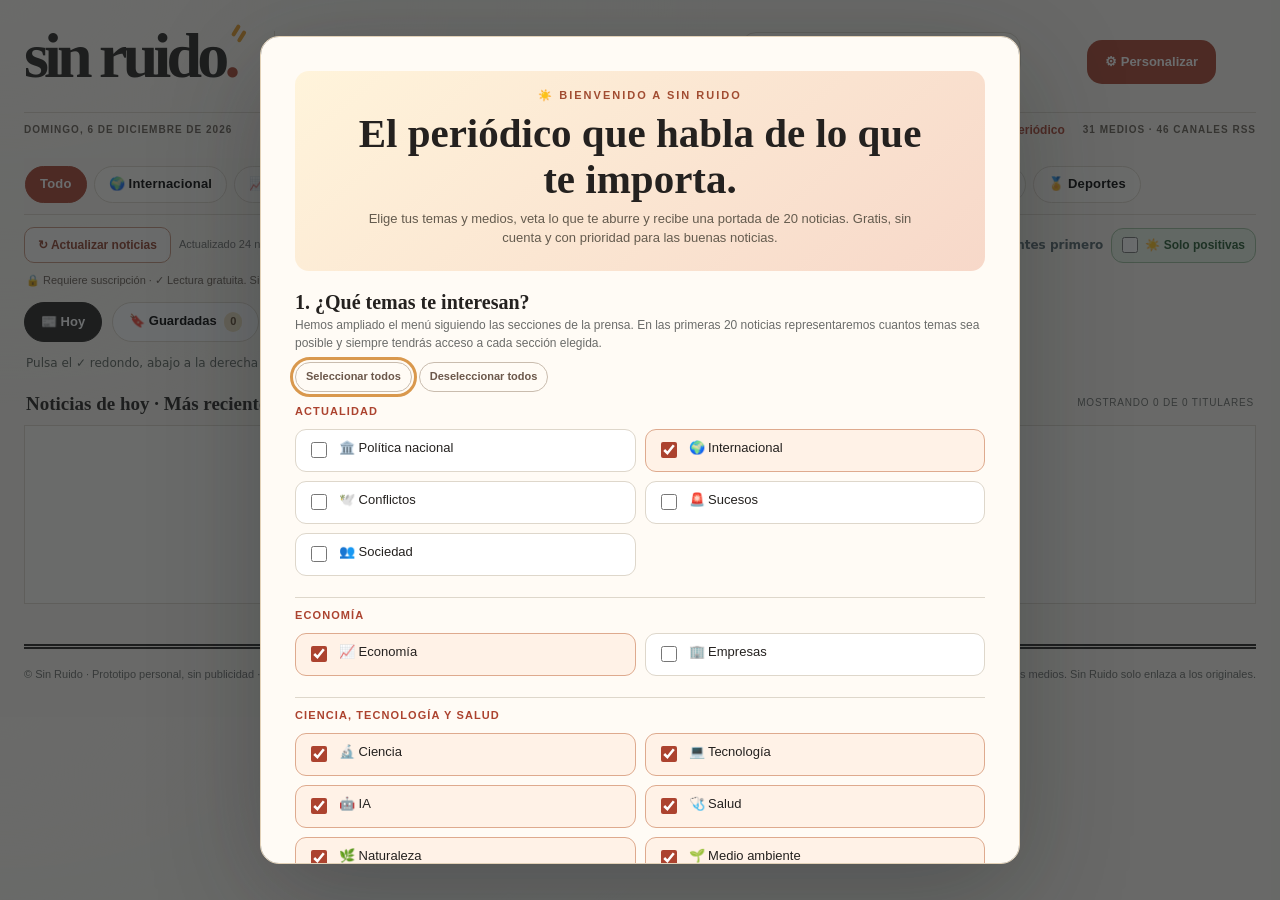
==== docs/index.html @ f54f93ab "Eliminar botón antiguo y cierre sobrante en Última hora; mantener tarjetas correctamente anidadas" ====
<!doctype html>
<html lang="es">
<head>
<meta charset="utf-8">
<meta name="viewport" content="width=device-width, initial-scale=1">
<meta name="theme-color" content="#f7f4ef">
<meta name="apple-mobile-web-app-capable" content="yes">
<meta name="apple-mobile-web-app-status-bar-style" content="default">
<meta name="apple-mobile-web-app-title" content="Sin Ruido">
<meta name="application-name" content="Sin Ruido">
<link rel="icon" type="image/svg+xml" href="./icon.svg?v=sr-20261123">
<link rel="apple-touch-icon" sizes="180x180" href="./apple-touch-icon.png?v=sr-20261123">
<link rel="manifest" href="./manifest.webmanifest?v=sr-20261123">
<meta property="og:type" content="website">
<meta property="og:site_name" content="Sin Ruido">
<meta property="og:title" content="Sin Ruido · Tu periódico personal">
<meta property="og:description" content="Tu periódico personal: elige medios y temas, descubre la última hora y marca las noticias ya vistas. Gratis y sin registro.">
<meta property="og:url" content="https://dalonsoss-create.github.io/sin-ruido/">
<meta property="og:image" content="https://dalonsoss-create.github.io/sin-ruido/icon-512.png?v=sr-20261123">
<meta property="og:image:type" content="image/png">
<meta property="og:image:width" content="512">
<meta property="og:image:height" content="512">
<meta property="og:image:alt" content="Icono de Sin Ruido: SR en blanco sobre negro con punto naranja">
<meta name="twitter:card" content="summary">
<meta name="description" content="Sin Ruido: tu periódico personal de titulares, sin temas que no te interesan.">
<title>Sin Ruido — Tu periódico, tus reglas</title>
<style>
:root{--paper:#f7f4ed;--white:#fffdfa;--ink:#181c20;--muted:#6b6c6a;--line:#d8d2c6;--red:#a03525;--red-deep:#77291f;--cream:#efe8da;--sans:ui-sans-serif,-apple-system,BlinkMacSystemFont,"Segoe UI",Arial,sans-serif;--serif:Georgia,"Times New Roman",serif}
*{box-sizing:border-box}body{margin:0;background:var(--paper);color:var(--ink);font-family:var(--sans);line-height:1.45}button,input,select{font:inherit}button{cursor:pointer}a{color:inherit;text-decoration:none}button:focus-visible,a:focus-visible,input:focus-visible,select:focus-visible{outline:3px solid #d9984d;outline-offset:2px}button:disabled{cursor:not-allowed;opacity:.5}.container{width:min(1240px,calc(100% - 40px));margin:auto}
.ribbon{background:var(--ink);color:#f4eee2;font-size:11px;letter-spacing:1.8px;text-transform:uppercase}.ribbon .container{display:flex;align-items:center;justify-content:space-between;padding:9px 0;gap:12px}.ribbon button{border:1px solid #756e65;background:transparent;border-radius:3px;color:#fff;padding:5px 10px;font-size:11px;letter-spacing:.5px}
.masthead{text-align:center;padding:25px 0 17px;border-bottom:5px double var(--ink)}.masthead .overline{color:var(--red);font-weight:800;letter-spacing:4px;text-transform:uppercase;font-size:10px}.logo{font-family:var(--serif);font-weight:800;font-size:clamp(52px,9vw,106px);letter-spacing:-5px;line-height:1.06;margin:3px 0 0}.logo span{color:var(--red)}.tagline{font-size:12px;letter-spacing:1px;text-transform:uppercase;margin-top:8px;color:#5e5d59}.subline{display:flex;justify-content:space-between;gap:12px;border-bottom:1px solid var(--ink);padding:9px 0;font-size:11px;font-weight:650;text-transform:uppercase;letter-spacing:1px}.subline .mid{color:var(--red)}
.main{display:grid;grid-template-columns:273px minmax(0,1fr);gap:28px;margin-top:24px;align-items:start}.settings{background:var(--white);border:1px solid var(--line);padding:19px 18px 17px;position:sticky;top:12px;max-height:calc(100vh - 24px);overflow:auto;scrollbar-color:#c4bbb0 transparent}.settings h2,.settings h3{font-family:var(--serif);margin:0}.settings h2{font-size:25px}.settings .side-note{font-size:11px;color:var(--muted);margin:4px 0 14px}.rule{border:0;border-top:1px solid var(--line);margin:15px 0}.section-heading{display:flex;justify-content:space-between;align-items:baseline;margin:16px 0 9px}.section-heading h3{font-size:19px}.section-heading small{font-size:10px;color:var(--muted)}.checkline{display:flex;gap:9px;align-items:center;padding:6px 0;font-size:12px;cursor:pointer}.checkline input{margin:0;accent-color:var(--red);width:16px;height:16px;flex-shrink:0}.checkline .label-text{flex:1}.priority{font-size:10px;color:#8a8277}.chipwrap{display:flex;gap:6px;flex-wrap:wrap;margin:11px 0}.chip{display:inline-flex;align-items:center;gap:5px;font-size:11px;background:var(--cream);padding:6px 8px;border-radius:3px}.chip button{border:0;background:transparent;color:var(--red);font-size:15px;line-height:1;padding:0}.inline-form{display:flex;gap:6px}.inline-form input{width:100%;min-width:0;padding:9px;border:1px solid var(--line);border-radius:3px;background:white;font-size:12px}.smallbtn{border:0;border-radius:3px;padding:9px 10px;background:var(--ink);color:white;font-size:11px;font-weight:750;white-space:nowrap}.muted-note{font-size:11px;line-height:1.55;color:var(--muted)}.sources-list{margin-top:7px}.source-line{display:flex;align-items:center;gap:7px;padding:7px 0;border-bottom:1px dashed #ded9d0}.source-line label{flex:1;display:flex;align-items:center;gap:8px;cursor:pointer;font-size:12px}.source-line input{accent-color:var(--red);width:15px;height:15px;flex-shrink:0}.source-line small{display:block;color:var(--muted);font-size:10px}.source-line .status{font-size:9px;color:#456b4f;white-space:nowrap}.source-line .status.fail{color:#a2513f}
.publisher-entry{border-bottom:1px solid var(--line);padding:7px 0}
.publisher-row{display:flex;gap:8px;align-items:center}
.publisher-row label{display:flex;align-items:center;gap:8px;cursor:pointer;flex:1;min-width:0;font-size:13px;font-weight:750}
.publisher-row label input{accent-color:var(--red);width:17px;height:17px;flex-shrink:0}
.publisher-row small{display:block;font-size:10px;color:var(--muted);font-weight:400}
.publisher-details{padding:4px 0 2px 25px}
.publisher-details summary{font-size:11px;color:var(--red);cursor:pointer;padding:4px 0}
.publisher-details .source-line{padding:6px 0}
.publisher-details .source-line label{font-size:11px}
.publisher-details .source-line small{font-size:10px}
.publisher-details .rss-link{white-space:nowrap}
.publisher-stat{font-size:10px;color:#507c50;white-space:nowrap}
.publisher-stat.fail{color:#a2513f}.rss-link{font-size:9px;color:var(--red);font-weight:800;white-space:nowrap}.pending{border:1px dashed #cbbda5;padding:8px;margin:7px 0;font-size:11px;overflow-wrap:anywhere}.pending strong{display:block}.pending .actions{display:flex;gap:6px;margin-top:7px}.pending button{font-size:10px;padding:6px 7px;border:1px solid var(--line);background:#fff}.source-add{display:grid;gap:7px}.source-add input{width:100%;padding:9px;border:1px solid var(--line);border-radius:3px;font-size:12px}.source-add button{background:var(--red);color:#fff;border:0;padding:9px;font-weight:800;border-radius:3px;font-size:12px}.toast{min-height:1em;font-size:11px;color:var(--red);margin-top:6px}.reset{font-size:11px;border:1px solid var(--line);padding:8px 10px;background:transparent;color:#5e5d58;border-radius:3px;margin-top:10px}
.editorial{min-width:0}.eyebrow{font-size:10px;letter-spacing:2px;text-transform:uppercase;color:var(--red);font-weight:800}.deskhead{display:flex;justify-content:space-between;align-items:end;gap:10px;margin:3px 0 16px}.deskhead h1{font-family:var(--serif);font-size:clamp(28px,4vw,42px);margin:0;font-weight:800;line-height:1.1}.deskhead p{font-size:12px;color:var(--muted);margin:5px 0 0}.mobile-button{display:none;border:1px solid var(--ink);padding:8px 10px;background:var(--paper);font-size:12px;font-weight:800}.toolbar{display:flex;gap:8px;align-items:center;margin:17px 0 12px}.toolbar input{flex:1;min-width:0;background:var(--white);border:1px solid var(--line);padding:10px 12px;border-radius:3px;font-size:12px}.toolbar select{background:var(--white);border:1px solid var(--line);padding:10px;border-radius:3px;font-size:12px}.positive-switch{display:inline-flex;align-items:center;gap:7px;background:#e7f3e6;color:#24572e;border:1px solid #9fbf9e;border-radius:4px;padding:8px 10px;white-space:nowrap;cursor:pointer;font-weight:800;font-size:12px}.positive-switch input{accent-color:#30763f;width:16px;height:16px;margin:0}.mood-star{font-weight:900;color:#397745;background:#e9f4e8;border-radius:3px;padding:2px 5px;font-size:10px;white-space:nowrap}.positive-explainer{font-size:12px;color:#56644e;background:#edf4e7;border-left:3px solid #7baf78;padding:9px 12px;margin:8px 0 14px}.topics{display:flex;flex-wrap:wrap;gap:6px;margin:9px 0 18px}.topic-button{font-size:11px;font-weight:700;letter-spacing:.2px;background:transparent;border:1px solid var(--line);padding:7px 10px;border-radius:2px}.topic-button.active{background:var(--ink);color:white;border-color:var(--ink)}
.sectionbar{display:flex;align-items:center;justify-content:space-between;gap:12px;padding:10px 0 8px;border-top:3px solid var(--ink);border-bottom:1px solid var(--line);margin-bottom:14px}.sectionbar h2{font-family:var(--serif);font-size:21px;margin:0}.sectionbar span{font-size:10px;color:var(--muted);text-transform:uppercase;letter-spacing:.8px}.feature-grid{display:grid;grid-template-columns:1.45fr 1fr;gap:19px;margin-bottom:24px}.lead{padding-right:18px;border-right:1px solid var(--line)}.visual{position:relative;overflow:hidden;background:linear-gradient(135deg,#d5dfe2,#bccad3);color:#fff;aspect-ratio:16/9;display:flex;align-items:center;justify-content:center}.visual.t-technology{background:linear-gradient(145deg,#293c4a,#628b9d)}.visual.t-health{background:linear-gradient(145deg,#49656e,#a6bcbc)}.visual.t-economy{background:linear-gradient(145deg,#565146,#ac9470)}.visual.t-nature{background:linear-gradient(145deg,#37584c,#85aa79)}.visual.t-international{background:linear-gradient(145deg,#344366,#8795b5)}.visual.t-sports{background:linear-gradient(145deg,#555956,#879493)}.visual.t-science{background:linear-gradient(145deg,#263d52,#8297a9)}.visual img{width:100%;height:100%;object-fit:cover;position:absolute;inset:0}.visual .symbol{font-family:var(--serif);font-size:clamp(64px,9vw,130px);font-weight:800;opacity:.20;letter-spacing:-8px}.visual .photo-caption{position:absolute;bottom:10px;left:12px;color:#fff;font-size:10px;text-shadow:0 1px 6px #333}.visual.small{aspect-ratio:5/3}.visual.small .symbol{font-size:64px}.kicker{display:flex;align-items:center;gap:7px;margin:13px 0 5px;font-size:10px;color:var(--red);font-weight:900;text-transform:uppercase;letter-spacing:1px}.kicker .dot{font-size:9px;color:var(--muted);font-weight:400}.lead h3{font-family:var(--serif);font-size:clamp(26px,3vw,38px);line-height:1.13;letter-spacing:-.8px;margin:6px 0 10px}.feature-side{display:grid;gap:16px}.secondary{padding-bottom:14px;border-bottom:1px solid var(--line)}.secondary:last-child{border-bottom:0;padding-bottom:0}.secondary h3{font-family:var(--serif);font-size:21px;line-height:1.2;letter-spacing:-.2px;margin:4px 0 9px}.headline-link:hover{text-decoration:underline;text-decoration-color:var(--red);text-decoration-thickness:2px;text-underline-offset:3px}.foot-actions{display:flex;justify-content:space-between;gap:8px;align-items:center;margin-top:9px}.read{font-size:11px;font-weight:800;color:var(--red)}.hide{border:0;background:transparent;padding:2px;color:var(--muted);font-size:11px}.hide:hover{color:var(--red)}.news-list{display:grid;grid-template-columns:1fr 1fr;gap:0 20px}.news-item{display:flex;gap:12px;border-bottom:1px solid var(--line);padding:17px 0;min-width:0}.news-item .list-visual{width:112px;flex-shrink:0;align-self:flex-start}.news-item .copy{min-width:0;flex:1}.news-item h3{font-family:var(--serif);font-size:19px;line-height:1.22;margin:5px 0 8px}.news-item .kicker{margin:0 0 2px;font-size:9px}.notice{border:1px solid #cebba0;background:#fff9ed;padding:11px 12px;color:#785e3f;font-size:12px;margin-bottom:12px}.empty{padding:60px 20px;text-align:center;border:1px solid var(--line);background:var(--white);font-family:var(--serif);font-size:23px}.empty small{display:block;font:12px var(--sans);margin-top:10px;color:var(--muted)}.bottom{border-top:5px double var(--ink);margin:40px auto 0;padding:18px 0 34px;display:flex;justify-content:space-between;gap:12px;color:var(--muted);font-size:11px}
@media(max-width:1050px){.news-list{grid-template-columns:1fr}.main{grid-template-columns:246px 1fr;gap:20px}.feature-grid{gap:13px}.lead{padding-right:13px}}
@media(max-width:760px){.container{width:min(100% - 24px,700px)}.ribbon{font-size:9px;letter-spacing:.6px}.ribbon .container{padding:7px 0}.masthead{padding:16px 0}.logo{font-size:clamp(53px,13vw,84px);letter-spacing:-4px}.subline{font-size:9px;gap:5px}.subline .mid{display:none}.main{display:block;margin-top:18px}.settings{display:none;position:relative;max-height:none;margin-bottom:20px}.settings.show{display:block}.mobile-button{display:inline-block}.feature-grid{grid-template-columns:1fr;gap:10px}.lead{padding:0;border-right:0;border-bottom:1px solid var(--line);padding-bottom:18px}.feature-side{grid-template-columns:1fr 1fr;gap:12px}.feature-side .visual{aspect-ratio:5/3}.secondary h3{font-size:18px}.deskhead h1{font-size:29px}.bottom{display:block}.news-list{grid-template-columns:1fr}.news-item .list-visual{width:100px}}
@media(max-width:430px){.feature-side{grid-template-columns:1fr}.feature-side .visual{display:none}.news-item .list-visual{width:87px}.news-item h3{font-size:17px}.toolbar{gap:5px;flex-wrap:wrap}.toolbar input[type="search"]{flex-basis:100%}.toolbar select{flex:1;max-width:none;padding:10px 4px}.positive-switch{flex:1;justify-content:center}.logo{font-size:53px}.tagline{font-size:10px}}
.pay-trigger{font-size:10px;font-weight:800;border:1px solid #c9bba8;background:var(--white);border-radius:3px;color:#6e3b26;padding:5px 7px;text-align:left}.pay-trigger:hover{border-color:var(--red);color:var(--red)}.pay-dialog{border:1px solid #c4b6a3;border-radius:6px;max-width:min(92vw,500px);width:100%;padding:25px 27px;background:var(--white);color:var(--ink);box-shadow:0 20px 90px #0005}.pay-dialog::backdrop{background:#1a1a1a99}.pay-top{font-size:10px;color:var(--red);text-transform:uppercase;font-weight:900;letter-spacing:1.5px}.pay-dialog h2{font-family:var(--serif);font-size:29px;margin:7px 0 4px;line-height:1.2}.pay-price{font-family:var(--serif);font-weight:800;font-size:36px;color:var(--red-deep);margin:13px 0 4px}.pay-notes{font-size:13px;line-height:1.6;margin:9px 0;color:#4d4c49}.pay-caveat{font-size:11px;color:var(--muted);line-height:1.5;margin:13px 0}.pay-links{display:flex;align-items:center;gap:9px;flex-wrap:wrap;margin-top:17px}.pay-subscribe{display:inline-block;background:var(--red);color:white;font-size:13px;font-weight:800;padding:11px 14px;border-radius:3px}.pay-check{font-size:12px;text-decoration:underline;color:var(--muted)}.pay-close{position:absolute;right:12px;top:9px;border:0;background:none;color:var(--muted);font-size:27px;line-height:1}.foot-actions{flex-wrap:wrap}
.more-wrap{display:grid;justify-items:center;gap:7px;margin:24px 0 12px}.more-wrap[hidden]{display:none}.more-btn{font:800 14px var(--sans);border:1px solid var(--red);background:var(--red);color:#fff;border-radius:999px;padding:12px 24px;box-shadow:0 5px 18px #ab5a392b}.more-btn:hover{background:#8d3726}.more-btn:focus-visible{outline:3px solid #e9a569}.more-counter{font-size:12px;color:var(--muted)}
.learning-box{background:#f2f7ef;border:1px solid #cbd9c4;border-radius:9px;padding:12px;margin-top:10px}.learning-box p{font-size:12px;color:#50624d;margin:5px 0}.learning-tags{display:flex;flex-wrap:wrap;gap:5px;margin-top:8px}.learning-tags span{font-size:11px;background:#dcebd7;color:#36583c;border-radius:999px;padding:4px 8px}.learning-erase{border:1px solid #aabbac;background:transparent;color:#36583c;border-radius:6px;padding:7px 9px;margin-top:9px;font-size:11px;font-weight:800}

/* Bienvenida de nuevos lectores y portadas con lectura reconocible */
.topics{position:sticky;top:0;z-index:5;padding:11px 0;background:var(--paper);border-bottom:1px solid var(--line);scroll-margin-top:15px}
.topic-button .count{display:inline-block;margin-left:4px;font-size:10px;opacity:.7}
.story.seen{border-color:#b8bec6}
.story.seen .headline-link{color:#757a84}
.story.seen .headline-link:hover{color:var(--red)}
.seen-pill{display:inline-flex;align-items:center;background:#e1e8e9;color:#465b61;border-radius:20px;padding:3px 8px;font-size:10px;font-weight:800;letter-spacing:.15px;white-space:nowrap}
.setup-again{display:block;margin:10px 0 12px;border:1px solid var(--red);background:#fff;color:var(--red);border-radius:9px;padding:10px 12px;font-size:12px;font-weight:800;width:100%}
.welcome-dialog{width:min(760px,94vw);max-height:min(92vh,880px);overflow:auto;padding:0;border:1px solid #e2d1b7;border-radius:19px;background:var(--white);box-shadow:0 28px 110px #1b1d204d;color:var(--ink)}
.welcome-dialog::backdrop{background:rgba(27,30,32,.65)}
.welcome-inner{padding:clamp(19px,4vw,34px)}
.welcome-head{text-align:center;background:linear-gradient(140deg,#fff4db,#f7d8c9);border-radius:14px;padding:17px 17px 19px;margin-bottom:20px}
.welcome-head .eyebrow{letter-spacing:2px;font-size:11px;font-weight:900;color:#a14c31}
.welcome-head h2{font:800 clamp(27px,5vw,41px)/1.12 Georgia,serif;margin:7px auto;max-width:570px}
.welcome-head p{font-size:13px;color:#645b4e;margin:5px auto;max-width:550px}
.welcome-step{margin:20px 0 10px}
.welcome-step h3{font:800 20px Georgia,serif;margin:0}
.welcome-step p{color:var(--muted);font-size:12px;margin:3px 0 10px}
.welcome-options{display:grid;grid-template-columns:repeat(2,minmax(0,1fr));gap:9px}
.welcome-option{display:flex;gap:9px;align-items:flex-start;padding:10px 11px;border:1px solid var(--line);background:#fff;border-radius:11px;font-size:13px;line-height:1.3;cursor:pointer}
.welcome-option:has(input:checked){background:#fff2e7;border-color:#deaa8e}
.welcome-option input{margin-top:2px;accent-color:var(--red);width:16px;height:16px;flex-shrink:0}
.welcome-option small{display:block;color:var(--muted);font-size:10px;margin-top:1px}
.welcome-veto{width:100%;min-height:76px;border:1px solid #d8cab7;border-radius:11px;padding:12px;background:#fff;font:13px var(--sans);resize:vertical}
.welcome-suggestions{display:flex;flex-wrap:wrap;gap:7px;margin-top:9px}
.welcome-suggestions button{border:1px solid #dbbdab;background:#fff5ec;border-radius:20px;padding:6px 10px;font-size:11px;color:#7d412f}
.welcome-actions{display:flex;align-items:center;gap:12px;flex-wrap:wrap;margin-top:23px;padding-top:16px;border-top:1px solid var(--line)}
.welcome-submit{border:0;border-radius:13px;background:var(--red);color:#fff;font-size:15px;padding:13px 19px;font-weight:850}
.welcome-skip{border:0;background:transparent;color:#666;font-size:12px;text-decoration:underline;padding:10px}
.welcome-errors{color:#aa3328;font-size:12px;font-weight:750}
@media(max-width:520px){.welcome-options{grid-template-columns:1fr}.welcome-inner{padding:15px}.welcome-head{padding:16px 12px}.welcome-head h2{font-size:28px}.topics{margin-top:0}}
.welcome-group-title{grid-column:1/-1;font-size:11px;letter-spacing:1.1px;text-transform:uppercase;font-weight:900;color:var(--red);margin:12px 0 0;padding-top:10px;border-top:1px solid var(--line)}
.welcome-group-title:first-child{padding-top:0;border-top:0;margin-top:2px}
.welcome-batch{display:flex;flex-wrap:wrap;gap:7px;margin-bottom:10px}
.welcome-batch button{background:transparent;border:1px solid #c9bcae;border-radius:20px;padding:6px 10px;font-size:11px;color:#6b574a;font-weight:800}
.interest-form{display:flex;flex-wrap:wrap;gap:7px;margin:8px 0}
.interest-form textarea{width:100%;min-height:87px;resize:vertical;background:#fff;border:1px solid #d6c6af;border-radius:10px;padding:10px 12px;font:13px var(--sans);line-height:1.5}
.interest-apply{border:0;border-radius:9px;padding:9px 12px;background:var(--red);color:#fff;font-size:12px;font-weight:850}
.interest-clear{border:1px solid #d7cbbb;background:#fff;color:#6c5745;border-radius:9px;padding:9px 11px;font-size:12px}
.interest-examples{display:flex;gap:6px;flex-wrap:wrap;margin:8px 0}
.interest-examples button{border:1px solid #c4d1dc;border-radius:25px;background:#edf4fa;color:#365771;font-weight:750;font-size:10px;padding:6px 9px}
.interest-summary{font-size:12px;line-height:1.4;color:#365a42;background:#e8f2e7;padding:9px 11px;border-radius:10px;margin:8px 0}
.interest-empty{font-size:12px;font-weight:600;color:#9b5831;margin:8px 0}

/* Edición de hoy, actualizar y biblioteca privada */
.toolbar{flex-wrap:wrap}.toolbar #updated{flex:1;min-width:160px}
.refresh-btn{background:#fffdf9;border:1px solid #c9957e;color:#903f2b;border-radius:10px;font:800 12px var(--sans);padding:10px 13px;white-space:nowrap}
.refresh-btn:hover{background:#fff2e9}
.refresh-btn:disabled{opacity:.55}
.refresh-btn.is-loading{background:#e8f2e8;color:#296b3b;border-color:#b4d2b9}
.pull-indicator{border-radius:12px;background:#e6eee6;padding:11px;text-align:center;font-size:12px;font-weight:850;color:#396c4e;margin-bottom:8px}
.pull-indicator{position:fixed;top:calc(env(safe-area-inset-top) + 18px);left:50%;transform:translateX(-50%);z-index:9999;max-width:92vw;min-width:240px;box-shadow:0 10px 32px #0003}
.pull-indicator[data-loading="1"]::before{content:"↻";display:inline-block;margin-right:8px;animation:sinruido-spin .8s linear infinite}
@keyframes sinruido-spin{to{transform:rotate(360deg)}}
.pull-indicator[hidden]{display:none}.topics[hidden]{display:none}.refresh-status{font-size:11px;color:#366543;font-weight:750;min-height:1em}.refresh-status:empty{display:none}
.collection-nav{display:flex;gap:10px;margin:13px 0;flex-wrap:wrap}
.collection-btn{font-weight:800;font-size:13px;border:1px solid var(--line);background:#fff;padding:9px 16px;border-radius:99px}
.collection-btn.selected{background:var(--ink);color:white;border-color:var(--ink)}
.story-actions-extras{display:flex;gap:7px;flex-wrap:wrap;align-items:center}
.story-whatsapp,.save-toggle{display:inline-flex;align-items:center;justify-content:center;padding:7px 10px;border-radius:99px;font-size:11px;font-weight:800;border:1px solid #c7c9c0;background:#fff;color:#4b554a}
.story-whatsapp{color:#267849;border-color:#a6c8ae;background:#e9f6ed}
.save-toggle.is-saved{background:#fff0cc;border-color:#e1c589;color:#7d5615}
.story-whatsapp:hover,.save-toggle:hover{filter:brightness(.96)}
#saved-count{display:inline-flex;align-items:center;justify-content:center;background:#f0e1c0;color:#5a4528;padding:2px 6px;border-radius:30px;margin-left:4px;font-size:11px}
.collection-btn.selected #saved-count{background:#d7b976}
@media(max-width:760px){.toolbar #updated{order:4;flex-basis:100%}.refresh-btn{flex:1}.story-actions-extras{width:100%}}

/* Panel de ajustes accesible desde escritorio y móvil. */
.personalizar{display:inline-flex;align-items:center;justify-content:center;gap:6px;margin:12px auto 0;padding:10px 17px;border-radius:999px;border:1px solid var(--red);background:var(--red);color:#fff;font-size:13px;font-weight:850}
.personalizar:hover{background:var(--red-deep)}
.main{display:block}
.settings{display:none;position:fixed;z-index:102;top:0;left:0;width:min(430px,96vw);height:100vh;height:100dvh;max-height:none;margin:0;overflow-y:auto;overscroll-behavior:contain;background:var(--white);box-shadow:15px 0 55px #0004;padding:20px 18px 30px}
.settings.show{display:block}
.settings-backdrop:not([hidden]){display:block;position:fixed;z-index:101;inset:0;background:#12191fc0}
.settings-panel-head{display:flex;align-items:center;justify-content:space-between;gap:12px;border-bottom:1px solid var(--line);padding-bottom:12px;margin-bottom:16px;font-size:12px}
.settings-close{border:1px solid var(--line);background:var(--cream);border-radius:8px;color:var(--ink);padding:7px 10px;font-size:12px;font-weight:800}
body.settings-open{overflow:hidden}
.source-suggestions{display:grid;gap:7px;margin-top:8px}
.source-suggestions button{background:#fff;color:var(--ink);border:1px solid var(--line);border-radius:8px;padding:10px;text-align:left;font-size:12px;font-weight:750}
.source-suggestions button:hover{border-color:var(--red);color:var(--red)}
.source-suggestions[hidden]{display:none}
@media(max-width:760px){.main{display:block}.settings{display:none;position:fixed;top:0;left:0;width:min(430px,96vw);height:100dvh;max-height:none;margin:0;z-index:102;overflow-y:auto}.settings.show{display:block}}

.source-remove{border:1px solid var(--line);border-radius:6px;background:transparent;color:var(--red);font-size:10px;padding:6px;white-space:nowrap}
.source-remove:hover{background:#fff0e7}

.sources-batch{display:flex;gap:7px;flex-wrap:wrap;margin:10px 0 9px}
.sources-batch button{border:1px solid var(--line);border-radius:8px;background:var(--cream);color:var(--ink);font-size:12px;font-weight:800;padding:9px 12px}
.sources-batch button:hover:not(:disabled){border-color:var(--red);color:var(--red)}
.sources-batch button:disabled{opacity:.45;cursor:default}

/* Fotos licenciadas: SVG de respaldo visible hasta que termine la carga. */
.article-photo{opacity:0;transition:opacity .22s ease}
.article-photo.ready{opacity:1}
.photo-credit{left:6px;right:auto;bottom:6px;max-width:calc(100% - 85px);overflow:hidden;text-overflow:ellipsis;white-space:nowrap}
.photo-license{position:absolute;right:6px;bottom:6px;z-index:4;padding:5px 7px;border-radius:6px;background:#1d1d1dd4;color:#fff!important;font:700 10px/1.2 ui-sans-serif,-apple-system,system-ui,sans-serif}
.photo-license:hover{background:#111}
.photo-option{font-weight:750}

/* Un acto voluntario: abrir el enlace nunca retira la noticia. */
.story{position:relative}
.review-toggle{position:absolute;z-index:18;top:16px;right:16px;left:auto;display:flex;align-items:center;justify-content:center;
  width:46px;height:46px;border-radius:50%;border:2px solid #fff;background:#25323bf0;color:#fff;
  box-shadow:0 3px 13px #0006;font:900 25px/1 ui-sans-serif,system-ui,sans-serif;cursor:pointer;
  transition:transform .12s ease,background .12s ease}
.review-toggle:hover,.review-toggle:focus-visible{transform:scale(1.08);background:#267d55}
.review-toggle:active{transform:scale(.91)}
.review-toggle.is-reviewed{background:#f4e5c9;color:#59452d;border-color:#765f46}
.review-toggle::after{content:"Ya vista";position:absolute;top:calc(100% + 5px);right:0;left:auto;white-space:nowrap;
  border-radius:7px;font:750 11px ui-sans-serif,system-ui,sans-serif;background:#243039;color:#fff;
  padding:4px 7px;opacity:0;pointer-events:none;transition:opacity .15s}
.review-toggle.is-reviewed::after{content:"Recuperar"}
.review-toggle:hover::after,.review-toggle:focus-visible::after{opacity:1}
.reviewed-hint{font:500 12px/1.45 ui-sans-serif,system-ui,sans-serif;color:#5b625c;margin:5px 0 12px;padding:0 2px}
.restore-reviewed-all{border:1px solid #c7baaa;border-radius:9px;padding:9px 13px;background:#fff8ed;color:#7a492b;
  font:800 12px ui-sans-serif,system-ui,sans-serif;margin:0 0 12px;cursor:pointer}
.restore-reviewed-all[hidden]{display:none}
#reviewed-count{display:inline-flex;align-items:center;justify-content:center;background:#e3ebdd;color:#325341;
  border-radius:20px;padding:2px 7px;font-size:11px}
.collection-btn.selected #reviewed-count{background:#d3e6d4;color:#294a37}
@media(max-width:760px){.review-toggle{top:14px;right:14px;left:auto;width:46px;height:46px}}

.mustread-wrap{position:relative;min-width:0}
.mustread-wrap .mustread-item{height:100%;padding-top:49px}
.mustread-wrap .mustread-review{top:9px;right:10px;left:auto;width:34px;height:34px;font-size:18px;box-shadow:0 2px 8px #0003}

/* Franja editorial: ninguna urgencia inventada; una noticia real de fuentes elegidas. */
.last-minute-panel{margin:0 0 15px;padding:13px 16px 14px;border:1px solid #e3c7aa;
  border-left:5px solid #aa4934;border-radius:12px;background:linear-gradient(100deg,#fff9ef,#fff4e4);
  box-shadow:0 3px 12px #36241b0b}
.last-minute-panel[hidden]{display:none}
.last-minute-head{display:flex;align-items:center;justify-content:space-between;flex-wrap:wrap;gap:6px 14px;margin-bottom:7px}
.last-minute-label{display:flex;align-items:center;gap:8px;font:900 12px/1.2 ui-sans-serif,system-ui,sans-serif;color:#7b3c28;text-transform:uppercase;letter-spacing:.4px}
.last-minute-label strong{font-size:13px;color:#69341e}
.last-minute-pulse{display:inline-block;flex:none;width:9px;height:9px;border-radius:50%;background:#b44e38}
#last-minute-kind{font-size:10px;font-weight:850;background:#efdfcb;padding:4px 7px;border-radius:20px}
.last-minute-edition{font:600 10px ui-sans-serif,system-ui,sans-serif;color:#7b685b}
.last-minute-body{display:flex;align-items:center;gap:12px;justify-content:space-between}
.last-minute-copy{min-width:0;flex:1}
.last-minute-link{display:block;font:bold clamp(17px,2.1vw,24px)/1.2 Georgia,serif;letter-spacing:-.02em;color:#28201d;text-decoration:none}
.last-minute-link:hover{text-decoration:underline;color:#9d3d2a}
.last-minute-source{display:block;margin-top:6px;font:600 11px ui-sans-serif,system-ui,sans-serif;color:#77675b}
.last-minute-reviewed{display:inline-flex;align-items:center;justify-content:center;flex:none;min-height:44px;
  border:1px solid #cbac8b;border-radius:24px;background:#fffaf2;color:#70482e;padding:10px 13px;
  font:800 12px ui-sans-serif,system-ui,sans-serif;white-space:nowrap}
.last-minute-reviewed:hover{background:#eef2e8;color:#2b6941}
@media(max-width:760px){
  .last-minute-panel{padding:12px;margin-bottom:12px}
  .last-minute-body{gap:8px;align-items:flex-end}
  .last-minute-link{font-size:18px}
  .last-minute-reviewed{min-height:46px;padding:9px 11px;font-size:11px}
  .last-minute-edition{font-size:10px}
}

/* Copia portátil y privada de preferencias: accesible desde el móvil. */
.backup-section h3{font-family:var(--serif);font-size:19px;margin:0 0 5px}
.backup-buttons{display:flex;flex-wrap:wrap;gap:8px;margin-top:10px}
.backup-buttons button{flex:1 1 150px;border:1px solid #bcb5a9;background:#fff9f0;color:#272521;
  font:800 12px ui-sans-serif,system-ui,sans-serif;padding:11px 10px;border-radius:9px;
  min-height:46px}
.backup-buttons button:first-child{background:#222a31;color:#fff;border-color:#222a31}
.backup-buttons button:hover{filter:brightness(.95)}
.backup-feedback{min-height:20px;font-weight:650;margin-top:9px}

.night-status{padding:13px 16px;margin:12px 0;border:1px solid #b4c6d4;border-left:4px solid #667d92;border-radius:10px;
  background:#f0f5f8;color:#283744;font:600 13px/1.55 ui-sans-serif,system-ui,sans-serif}
.night-status[hidden]{display:none}
@media(max-width:760px){.night-status{padding:12px;font-size:12px}}

/* Misma tarjeta editorial e ilustración para Lo último, Última hora y el resto. */
.latest-panel{margin:0 0 18px;padding:0;border:0;background:transparent;box-shadow:none}
.latest-panel[hidden]{display:none}
.latest-head{display:flex;justify-content:space-between;align-items:baseline;gap:10px;flex-wrap:wrap;
  margin:0 0 10px;padding:0 0 9px;border-bottom:2px solid #252a2c}
.latest-head h2{font:800 clamp(20px,2.5vw,27px)/1.15 Georgia,serif;letter-spacing:-.025em;margin:0}
.latest-head span{font:600 11px ui-sans-serif,system-ui,sans-serif;color:#6a655d}
.latest-list{display:grid;grid-template-columns:repeat(2,minmax(0,1fr));gap:12px;align-items:stretch}
.latest-list .story.hero{grid-column:1 / -1;margin:0}
.last-minute-body{display:block}
.last-minute-body .story{width:100%;margin:0}
@media(max-width:760px){
 .latest-panel{margin:0 0 15px}
 .latest-list{grid-template-columns:minmax(0,1fr)}
 .latest-list .story.hero{grid-column:auto}
 .latest-head h2{font-size:23px}
}
.order-info{font:750 12px ui-sans-serif,system-ui,sans-serif;color:#53646a;white-space:nowrap}
</style>
<link rel="stylesheet" href="./portada.css?v=panel-personalizar-20261123">
<!-- Corrección móvil crítica incluida en HTML para evitar CSS anterior guardado en Safari/PWA. -->
<style id="sinruido-mobile-header-fix">
@media (max-width:760px) {
  header.masthead {
    display:grid!important;
    grid-template-columns:minmax(0,1fr) max-content!important;
    grid-template-rows:auto auto!important;
    column-gap:10px!important;
    row-gap:12px!important;
    align-items:center!important;
    padding-top:16px!important;
  }
  header.masthead > .logo {
    grid-column:1/-1!important;
    grid-row:1!important;
    justify-self:center!important;
    font-size:clamp(42px,12vw,53px)!important;
    white-space:nowrap!important;
    max-width:100%!important;
    margin:0!important;
    line-height:1.08!important;
    position:relative!important;
    z-index:1!important;
  }
  header.masthead > .tagline {display:none!important}
  header.masthead > #search {
    grid-column:1!important;
    grid-row:2!important;
    min-width:0!important;
    width:100%!important;
    margin:0!important;
    font-size:16px!important;
  }
  header.masthead > #mobile-settings {
    grid-column:2!important;
    grid-row:2!important;
    justify-self:end!important;
    align-self:center!important;
    position:static!important;
    max-width:145px!important;
    min-width:0!important;
    padding:11px 12px!important;
    font-size:12px!important;
    line-height:1.2!important;
    border-radius:11px!important;
    transform:none!important;
    white-space:nowrap!important;
  }
}
</style>
<!-- Cloudflare Web Analytics -->
<script type='module' src='https://static.cloudflareinsights.com/beacon.min.js' data-cf-beacon='{"token": "d8aa2eb1e8e54201813200ca04d34642"}'></script>
<!-- End Cloudflare Web Analytics -->

<style id="sinruido-review-bottom-right-v3">
/* Botón ✓ dentro de la propia ilustración: siempre abajo a la derecha. */
.story .art{position:relative}
.story .art > button.review-toggle{
  position:absolute!important;
  right:12px!important;
  bottom:12px!important;
  top:auto!important;
  left:auto!important;
  display:flex!important;
  visibility:visible!important;
  opacity:1!important;
  pointer-events:auto!important;
  align-items:center!important;
  justify-content:center!important;
  width:46px!important;
  height:46px!important;
  z-index:25!important;
  border-radius:50%;
  -webkit-appearance:none;
  appearance:none;
  touch-action:manipulation;
}
.mustread-wrap > button.review-toggle{
  position:absolute!important;
  right:10px!important;
  bottom:10px!important;
  top:auto!important;
  left:auto!important;
  display:flex!important;
  visibility:visible!important;
  opacity:1!important;
  pointer-events:auto!important;
  align-items:center!important;
  justify-content:center!important;
  width:44px!important;
  height:44px!important;
  z-index:25!important;
  border-radius:50%;
  -webkit-appearance:none;
  appearance:none;
  touch-action:manipulation;
}
.mustread-wrap .mustread-item{padding-top:12px;padding-bottom:56px}
.review-toggle::after{
  top:auto!important;bottom:calc(100% + 5px)!important;
  right:0!important;left:auto!important;
}
@media(max-width:760px){
  .story .art > button.review-toggle{
    right:10px!important;
    bottom:10px!important;
    width:48px!important;
    height:48px!important;
    min-width:48px!important;
    min-height:48px!important;
  }
  .mustread-wrap > button.review-toggle{
    right:10px!important;bottom:10px!important;
    width:44px!important;height:44px!important;
  }
}
</style>
</head>
<body>
<header class="container masthead">
  <div class="logo">sin ruido<span>.</span></div>
  <div class="tagline">Tu periódico personal: las noticias que te interesan, sin el ruido de siempre.</div>
  <input type="search" id="search" placeholder="Buscar noticias, temas o fuentes…" aria-label="Buscar noticias, temas o fuentes">
  <button class="personalizar" id="mobile-settings" type="button" aria-controls="settings" aria-expanded="false" aria-haspopup="dialog">⚙ Personalizar</button>
</header>
<div class="container subline"><span id="edition-date">EDICIÓN DIGITAL</span><button id="share">↗ Compartir periódico</button><span id="source-counter">10 FUENTES DISPONIBLES</span></div>
<div id="settings-backdrop" class="settings-backdrop" hidden></div>
<main class="container main">
  <aside class="settings" id="settings" role="dialog" aria-modal="true" aria-label="Personaliza tus noticias">
    <div class="settings-panel-head"><strong>⚙ Personalizar</strong><button id="settings-close" class="settings-close" type="button" aria-label="Cerrar personalización">× Cerrar</button></div>
    <span class="coffee" aria-hidden="true">☕</span><h2>Tu periódico,<br>a tu medida</h2><p class="side-note">Elige los temas y periódicos que quieres leer.</p><button id="open-welcome" class="setup-again" type="button">✨ Configurar mi periódico paso a paso</button>
    <div class="section-heading"><h3>✨ Dime qué noticias quieres</h3></div>
    <form id="interests-form" class="interest-form">
      <textarea id="interests-input" maxlength="750" rows="3" placeholder="Solo noticias de política catalana&#10;O: me interesan los avances sobre inteligencia artificial" aria-label="Escribe los temas que te interesan con tus propias palabras"></textarea>
      <button type="submit" class="interest-apply">Aplicar mis intereses</button>
      <button type="button" id="interests-clear" class="interest-clear">Quitar frases</button>
    </form>
    <div class="interest-examples">
      <button type="button" data-interest-example="Solo noticias de política catalana">Política catalana</button>
      <button type="button" data-interest-example="Solo noticias de sucesos en Madrid">Sucesos en Madrid</button>
      <button type="button" data-interest-example="Me interesan los avances sobre inteligencia artificial">Avances en IA</button>
    </div>
    <p class="interest-summary" id="interests-summary" role="status">Escribe lo que te interesa con palabras normales. Una petición por línea.</p>
    <p class="muted-note">«Solo...» limita los titulares. «Me interesan...» les da prioridad, sin ocultar el resto. Tus frases se guardan únicamente en este navegador.</p>
    <hr class="rule"><div class="section-heading"><h3>Mis temas</h3><small>Elige qué aparece</small></div><p class="muted-note">Si desmarcas un tema, queda excluido de toda la portada, incluida «Última hora» y «Lo último para ti». La política española también se bloquea cuando un medio la publica en otra sección.</p><div id="topic-toggles"></div>
    <hr class="rule"><div class="section-heading"><h3>Asuntos vetados</h3></div>
    <div class="chipwrap" id="blocked-list"></div>
    <form id="block-form" class="inline-form"><input id="block-input" maxlength="65" placeholder="Ej. famosos, fútbol…" aria-label="Nueva palabra vetada"><button class="smallbtn" type="submit">+ Vetar</button></form>
    <p class="muted-note">No volverán a aparecer titulares que contengan esas palabras.</p>
    <hr class="rule"><div class="section-heading"><h3>Ilustraciones originales</h3></div>
    <p class="muted-note">Noticias ilustradas con dibujos editoriales propios y variados. No usamos fotografías genéricas que puedan confundirse con imágenes reales del suceso.</p>
    <hr class="rule"><div class="section-heading"><h3>Mis fuentes</h3><small id="sources-enabled"></small></div>
    <p class="muted-note">Selecciona el periódico una sola vez. Si quieres afinar por secciones, despliega sus canales RSS. Tus cambios solo afectan a tu edición.</p>
    <div class="sources-batch" aria-label="Selección rápida de periódicos">
      <button type="button" id="sources-select-all">✓ Marcar todos</button>
      <button type="button" id="sources-clear-all">✕ Desmarcar todos</button>
    </div>
    <div class="sources-list" id="sources-list"></div>
    <div class="section-heading"><h3>Añadir periódico</h3></div>
    <form id="source-form" class="source-add">
      <label for="source-query" class="muted-note">Escribe el nombre del periódico o su web. Sin buscar enlaces RSS ni abrir GitHub.</label>
      <input type="search" id="source-query" maxlength="160" list="source-suggestions" placeholder="Ej.: El Correo de Pozuelo o unperiódico.es" aria-label="Nombre o web del periódico" required>
      <datalist id="source-suggestions"></datalist>
      <button type="submit">+ Añadir a mi periódico</button>
    </form>
    <p class="muted-note">Busca el medio por nombre. Si no está, pega la web (por ejemplo, diarioejemplo.es): intentaremos encontrar su RSS automáticamente. Las fuentes propias se guardan solo en este navegador y usan un servicio externo para consultar sus titulares.</p>
    <div id="source-results" class="source-suggestions" hidden></div>
    <div id="pending-sources"></div><div class="toast" id="source-feedback" aria-live="polite"></div>
    <hr class="rule"><div class="section-heading"><h3>Tu perfil de lectura</h3><small>Solo en este dispositivo</small></div>
<div class="learning-box"><p id="learning-summary">Tu portada aprenderá según los titulares que abras.</p><div id="learning-tags" class="learning-tags"></div><button id="learning-erase" class="learning-erase" type="button">Borrar lo aprendido</button></div>
<p class="muted-note">Sin cuenta ni seguimiento externo. Abrir un titular cuenta como interés, no significa que hayas leído el artículo entero.</p>
<hr class="rule">
<section class="backup-section" aria-labelledby="backup-heading">
  <h3 id="backup-heading">💾 Guardar mi periódico</h3>
  <p class="muted-note">Llévate tus periódicos, filtros, noticias guardadas y marcadas como vistas a otro móvil o al nuevo icono.</p>
  <div class="backup-buttons">
    <button type="button" id="backup-export">⬇ Guardar una copia</button>
    <button type="button" id="backup-import">↥ Recuperar mi copia</button>
  </div>
  <input type="file" id="backup-file" accept=".json,application/json" hidden aria-label="Seleccionar un archivo de copia de Sin Ruido">
  <p id="backup-feedback" class="muted-note backup-feedback" role="status" aria-live="polite">El archivo queda en tu dispositivo: no se envía a Sin Ruido.</p>
  <p class="muted-note">La copia incluye tu historial de lectura. Guárdala en un sitio privado, como Archivos o iCloud Drive.</p>
</section>
<hr class="rule"><button class="reset" id="reset">Restablecer mi configuración</button> <button class="reset" id="start-fresh">Empezar desde cero</button>
  </aside>
  <section class="editorial">
    <h1 class="sr-only">Tu portada de Sin Ruido</h1>
    <section id="latest-panel" class="latest-panel" hidden aria-labelledby="latest-heading">
      <div class="latest-head">
        <h2 id="latest-heading">🕒 Lo último para ti</h2>
        <span id="latest-description">Publicadas más recientemente · tus medios y temas</span>
      </div>
      <div id="latest-list" class="latest-list"></div>
    </section>
    <section id="last-minute-panel" class="last-minute-panel" aria-labelledby="last-minute-heading" hidden>
      <div class="last-minute-head">
        <div class="last-minute-label"><span class="last-minute-pulse" aria-hidden="true"></span><strong id="last-minute-heading">Últimas noticias</strong><span id="last-minute-kind"></span></div>
        <span id="last-minute-edition" class="last-minute-edition"></span>
      </div>
      <div class="last-minute-body" id="last-minute-body"></div>
    </section>
    <nav class="topics" id="topic-tabs" aria-label="Filtrar por tema"></nav>
    <div id="notice" class="notice" hidden></div>
    <div id="night-status" class="night-status" role="status" hidden></div>
    <div id="pull-indicator" class="pull-indicator" aria-live="polite" hidden>↻ Suelta para actualizar noticias</div>
    <div class="toolbar"><button id="refresh-news" class="refresh-btn" type="button" aria-label="Comprobar noticias nuevas">↻ Actualizar noticias</button><span id="refresh-status" class="refresh-status" role="status" aria-live="polite"></span><p id="updated" role="status">Cargando titulares…</p><span class="order-info" title="La portada siempre se ordena por la fecha de publicación de las noticias">🕒 Más recientes primero</span><label class="positive-switch" title="Mostrar solo noticias cuyo titular parece claramente positivo"><input id="positive-only" type="checkbox"><span>☀️ Solo positivas</span></label></div>
    <p class="access-legend">🔒 Requiere suscripción · ✓ Lectura gratuita. Sin etiqueta significa que aún no hemos confirmado el acceso.</p>
    <div class="collection-nav">
      <button id="show-feed" class="collection-btn selected" type="button">📰 Hoy</button>
      <button id="show-saved" class="collection-btn" type="button">🔖 Guardadas <span id="saved-count">0</span></button>
      <button id="show-reviewed" class="collection-btn" type="button">✓ Ya vistas <span id="reviewed-count">0</span></button>
    </div>
    <p class="reviewed-hint" id="reviewed-hint" role="status" aria-live="polite">Pulsa el ✓ redondo, abajo a la derecha de la ilustración, para retirarla de «Hoy». Si solo la abres, se queda.</p>
    <button id="restore-reviewed-all" class="restore-reviewed-all" type="button" hidden>↶ Recuperar todas las vistas</button>
    
    <div class="sectionbar"><h2 id="headline-heading">Noticias de hoy</h2><span id="visible-count"></span></div>
    <div id="features"></div>
    <div class="sectionbar" id="list-heading"><h2>Más titulares</h2><span>Accede al medio original</span></div>
    <div id="news-list" class="news-list"></div>
<div id="more-wrap" class="more-wrap" hidden>
<button id="load-more" class="more-btn" type="button">Cargar 20 noticias más ↓</button>
<span id="more-counter" class="more-counter" aria-live="polite"></span>
</div>
  </section>
</main>
<footer class="container bottom"><span>© Sin Ruido · Prototipo personal, sin publicidad · analítica de visitas agregada</span><span>Las noticias pertenecen a sus respectivos medios. Sin Ruido solo enlaza a los originales.</span></footer>
<dialog class="pay-dialog" id="pay-dialog" aria-labelledby="pay-title">
  <button type="button" class="pay-close" id="pay-close" aria-label="Cerrar">×</button>
  <div class="pay-top">¿No puedes acceder al artículo?</div>
  <h2 id="pay-title"></h2>
  <p class="pay-notes">Sin Ruido no puede saber si un artículo concreto está bloqueado. Si el periódico te pide pagar, aquí tienes sus opciones oficiales.</p>
  <div class="pay-price" id="pay-price"></div>
  <p class="pay-notes" id="pay-terms"></p>
  <p class="pay-notes" id="pay-includes"></p>
  <p class="pay-caveat" id="pay-updated"></p>
  <div class="pay-links">
    <a class="pay-subscribe" id="pay-link" target="_blank" rel="noopener noreferrer">Ver suscripción oficial ↗</a>
    <a class="pay-check" id="pay-reference" target="_blank" rel="noopener noreferrer">Comprobar tarifa ↗</a>
  </div>
</dialog>

<dialog id="welcome-dialog" class="welcome-dialog" aria-labelledby="welcome-title">
  <div class="welcome-inner">
    <div class="welcome-head">
      <div class="eyebrow">☀️ Bienvenido a Sin Ruido</div>
      <h2 id="welcome-title">El periódico que habla de lo que te importa.</h2>
      <p>Elige tus temas y medios, veta lo que te aburre y recibe una portada de 20 noticias. Gratis, sin cuenta y con prioridad para las buenas noticias.</p>
    </div>
    <form id="welcome-form">
      <div class="welcome-step"><h3>1. ¿Qué temas te interesan?</h3><p>Hemos ampliado el menú siguiendo las secciones de la prensa. En las primeras 20 noticias representaremos cuantos temas sea posible y siempre tendrás acceso a cada sección elegida.</p></div>
      <div class="welcome-batch"><button type="button" id="welcome-select-topics">Seleccionar todos</button><button type="button" id="welcome-clear-topics">Deseleccionar todos</button></div><div id="welcome-topics" class="welcome-options"></div>
      <div class="welcome-step"><h3>2. ¿Qué periódicos quieres consultar?</h3><p>Los periódicos aparecen una sola vez, aunque consultemos distintas secciones de cada medio.</p></div>
      <div class="welcome-batch"><button type="button" id="welcome-select-publishers">Seleccionar todos</button><button type="button" id="welcome-clear-publishers">Deseleccionar todos</button></div><div id="welcome-sources" class="welcome-options"></div>
      <div class="welcome-step"><h3>3. Cuéntanos qué noticias buscas, con tus palabras</h3><p>Opcional. Puedes escribir «Solo noticias de política catalana» o «Me interesan los sucesos en Madrid». Una petición por línea.</p></div>
      <textarea id="welcome-interests" class="welcome-veto" maxlength="750" placeholder="Solo noticias de política catalana&#10;Me interesa la inteligencia artificial"></textarea>
      <p class="muted-note">Si no escribes nada, usaremos únicamente los temas y medios que selecciones. Esta interpretación es automática y puede necesitar ajustes.</p>
      <div class="welcome-step"><h3>4. ¿Qué personajes o asuntos prefieres evitar?</h3><p>Escribe nombres o palabras separados por comas. Cuando aparezcan en un titular, lo ocultaremos.</p></div>
      <textarea id="welcome-veto" class="welcome-veto" maxlength="650" placeholder="Por ejemplo: famosos, política, moda, fútbol…"></textarea>
      <div class="welcome-suggestions" id="welcome-veto-suggestions"></div>
      <div class="welcome-step"><h3>5. ¿Y el enfoque?</h3></div>
      <label class="welcome-option"><input type="checkbox" id="welcome-positive"><span>☀️ <b>Solo noticias positivas</b><small>También puedes dejarlo apagado para ver noticias importantes de cualquier tipo, dando prioridad a las constructivas.</small></span></label>
      <div class="welcome-actions">
        <button type="submit" class="welcome-submit">Crear mi periódico →</button>
        <button type="button" class="welcome-skip" id="welcome-skip">Prefiero explorar primero</button>
        <span id="welcome-error" class="welcome-errors" role="status"></span>
      </div>
      <p class="muted-note">Cada lector tendrá su configuración en este navegador. Puedes cambiarla cuando quieras desde «Personalizar».</p>
    </form>
  </div>
</dialog>
<script src="./ilustraciones.js?v=3"></script>
<script src="./ultima-hora.js?v=2"></script>
<script src="./intereses.js?v=2"></script>
<script src="./politica.js?v=1"></script>
<script src="./acceso.js?v=2"></script>
<script src="./fuentes-personales.js?v=1"></script>
<script src="./copia.js?v=1"></script>
<script>
(function(){
"use strict";
const GROUPS=[["Política nacional","🏛️",2],["Internacional","🌍",2],["Conflictos","🕊️",1],["Sucesos","🚨",1],["Economía","📈",4],["Empresas","🏢",3],["Ciencia","🔬",5],["Tecnología","💻",5],["IA","🤖",5],["Salud","🩺",4],["Naturaleza","🌿",4],["Medio ambiente","🌱",4],["Sociedad","👥",2],["Cultura","🎭",2],["Educación","🎓",2],["Historia","🏺",2],["Viajes","🧳",2],["Gastronomía","🍽️",2],["Deportes","🏅",2],["Fútbol","⚽",2],["Tenis","🎾",2],["Motor","🏎️",2]];
const DEFAULT={topics:Object.fromEntries(GROUPS.map(g=>[g[0],["Tecnología","IA","Ciencia","Salud","Naturaleza","Medio ambiente","Economía","Internacional","Deportes"].includes(g[0])])),blocked:[],hidden:[],sources:{},proposals:[],positiveOnly:false,interests:""};
const EXAMPLES=[
{title:"[Ejemplo] Nuevos avances en inteligencia artificial aplicada a la investigación",source:"Medio de ejemplo",category:"Tecnología",link:"",date:new Date().toISOString()},
{title:"[Ejemplo] Un descubrimiento científico abre nuevas líneas de investigación",source:"Medio de ejemplo",category:"Ciencia",link:"",date:new Date().toISOString()},
{title:"[Ejemplo] Una innovación médica mejora el diagnóstico temprano",source:"Medio de ejemplo",category:"Salud",link:"",date:new Date().toISOString()},
{title:"[Ejemplo] Cambios en los mercados internacionales y la economía",source:"Medio de ejemplo",category:"Economía",link:"",date:new Date().toISOString()},
{title:"[Ejemplo] Una investigación descubre un nuevo hábitat protegido",source:"Medio de ejemplo",category:"Naturaleza",link:"",date:new Date().toISOString()}
];
const el=id=>document.getElementById(id), mk=(tag,cls,txt)=>{const o=document.createElement(tag);if(cls)o.className=cls;if(txt!==undefined)o.textContent=txt;return o};
const normal=s=>String(s||"").normalize("NFD").replace(/[\u0300-\u036f]/g,"").toLowerCase();
const storyId=a=>a.link||a.title;
let prefs,feeds=[],articles=[],publishedArticles=[],statuses={},subscriptionPlans={},pricingUpdated="",activeTopic="Todas",demo=false;
const CUSTOM=window.SinRuidoFuentesPersonales;
let ownFeeds=CUSTOM?CUSTOM.load():[];
let ownArticles={};
function syncAllArticles(){articles=[...publishedArticles,...Object.values(ownArticles).flat()]}

let cachedInterestsText=null,cachedInterestClauses=[];
function getInterestClauses(){
  const phrase=String(prefs.interests||"");
  if(cachedInterestsText!==phrase){
    cachedInterestsText=phrase;
    cachedInterestClauses=window.SinRuidoIntereses?window.SinRuidoIntereses.parse(phrase):[];
  }
  return cachedInterestClauses;
}
function renderInterests(){
  const input=el("interests-input"),status=el("interests-summary");
  if(input)input.value=prefs.interests||"";
  if(status)status.textContent=window.SinRuidoIntereses?window.SinRuidoIntereses.describe(getInterestClauses()):"Intérprete de intereses no disponible.";
}
function applyInterests(value){
  prefs.interests=String(value||"").trim().slice(0,750);
  const clauses=getInterestClauses();
  // Solo las casillas de «Mis temas» pueden activar categorías.
  // Escribir intereses nunca vuelve a activar las desmarcadas.
  activeTopic="Todas";
  save();renderControls();renderInterests();render();
}
const PAGE_SIZE=20,LEARNING_KEY="sinruido-learning-v1",SEEN_KEY="sinruido-seen-v1";
function loadOpened(){
  try{return new Set(JSON.parse(localStorage.getItem(SEEN_KEY)||"[]").filter(x=>typeof x==="string").slice(-800))}catch(e){return new Set()}
}
let openedLinks=loadOpened();
function wasOpened(a){return !!a.link&&openedLinks.has(a.link)}
function markOpened(a){
  if(!a.link||!a.link.startsWith("https://"))return;
  openedLinks.delete(a.link);openedLinks.add(a.link);
  if(openedLinks.size>800)openedLinks=new Set([...openedLinks].slice(-800));
  try{localStorage.setItem(SEEN_KEY,JSON.stringify([...openedLinks]))}catch(e){}
  // Cambiamos la tarjeta al instante, sin recargar ni interrumpir la apertura del enlace.
  for(const card of document.querySelectorAll(".story")){
    if(card.dataset.storyLink!==a.link)continue;
    card.classList.add("seen");
    const kicker=card.querySelector(".kicker");
    if(kicker&&!kicker.querySelector(".seen-pill"))kicker.append(mk("span","seen-pill","✓ YA ABIERTO"));
  }
}
let shownCount=PAGE_SIZE,lastFilterSignature="";
function loadLearning(){
  try{
    const data=JSON.parse(localStorage.getItem(LEARNING_KEY)||"[]");
    return Array.isArray(data)?data.filter(x=>x&&typeof x.category==="string"&&Array.isArray(x.terms)).slice(-100):[];
  }catch(e){return []}
}
let readingHistory=loadLearning();
function articleTerms(title){
  const stop=new Set(["para","sobre","desde","entre","cuando","donde","como","hasta","esta","este","estos","estas","unos","unas","pero","porque","tiene","tienen","hacer","hace","tras","ante","mucho","muchos","poco","pocos","nuevo","nueva","nuevos","nuevas","primer","primera","segundo","tercera","aqui","ahora","todos","todas","todo","segun","aquel","esto","podria","habria","dice","dicen","mientras","cada","euros","mundo","espana","anos","sido","solo","tambien","noticia","noticias","medio","sera","seran","estan"]);
  return [...new Set((normal(title).match(/[a-z]{4,}/g)||[]).filter(w=>!stop.has(w)))].slice(0,14);
}
function trackClick(a){
  if(!a.link||!a.link.startsWith("https://"))return;
  const firstOpening=!wasOpened(a);
  markOpened(a);
  if(!firstOpening)return; // Evita que abrir siempre el mismo enlace distorsione el perfil.
  readingHistory.push({category:a.category,source_id:a.source_id||a.source||"",terms:articleTerms(a.title),at:Date.now()});
  readingHistory=readingHistory.slice(-100);
  try{localStorage.setItem(LEARNING_KEY,JSON.stringify(readingHistory))}catch(e){}
  renderLearning();
}
function learningBonus(a){
  if(!readingHistory.length)return 0;
  let cat=0,source=0,word=0;
  const terms=new Set(articleTerms(a.title)),now=Date.now();
  for(const rec of readingHistory){
    const ageDays=Math.max(0,(now-Number(rec.at||now))/86400000);
    const factor=ageDays<30?1:ageDays<90?0.6:0.3;
    if(rec.category===a.category)cat+=factor;
    if(rec.source_id===(a.source_id||a.source||""))source+=factor;
    const matches=rec.terms.filter(t=>terms.has(t)).length;
    word+=Math.min(3,matches)*factor;
  }
  // Preferencia aprendida importante, pero con techo para no tapar toda la actualidad.
  return Math.min(10,cat*1.5)+Math.min(4,source*.6)+Math.min(12,word*1.25);
}
function renderLearning(){
  const summary=el("learning-summary"),tags=el("learning-tags"),reset=el("learning-erase");
  if(!summary||!tags||!reset)return;
  tags.replaceChildren();
  summary.textContent=readingHistory.length?("Has abierto "+readingHistory.length+" noticia"+(readingHistory.length===1?"":"s")+". Tu portada se adapta poco a poco."):"Tu portada aprenderá según los titulares que abras.";
  const counts={};
  for(const rec of readingHistory)counts[rec.category]=(counts[rec.category]||0)+1;
  for(const [cat,count] of Object.entries(counts).sort((a,b)=>b[1]-a[1]).slice(0,4))tags.append(mk("span","",cat+" · "+count));
  reset.hidden=!readingHistory.length;
}
function loadPrefs(){
  try{
    const x=JSON.parse(localStorage.getItem("sinruido-prefs-v1")||"null")||{};
    return {topics:{...DEFAULT.topics,...(x.topics||{})},blocked:Array.isArray(x.blocked)?x.blocked:DEFAULT.blocked.slice(),hidden:Array.isArray(x.hidden)?x.hidden:[],sources:x.sources&&typeof x.sources==="object"?x.sources:{},proposals:Array.isArray(x.proposals)?x.proposals:[],positiveOnly:!!x.positiveOnly,interests:typeof x.interests==="string"?x.interests:""};
  }catch(e){return JSON.parse(JSON.stringify(DEFAULT))}
}
prefs=loadPrefs();
function save(){try{localStorage.setItem("sinruido-prefs-v1",JSON.stringify(prefs))}catch(e){}}
function readableDate(date){const d=new Date(date);return Number.isFinite(d.valueOf())?new Intl.DateTimeFormat("es-ES",{timeZone:"Europe/Madrid",day:"2-digit",month:"short",hour:"2-digit",minute:"2-digit"}).format(d):""}
function allowedSource(a){
  if(!a.source_id){
    const f=feeds.filter(f=>f.name===a.source);
    return !f.length||f.some(f=>prefs.sources[f.id]!==false);
  }
  return prefs.sources[a.source_id]!==false;
}
// Clasificación prudente basada solo en palabras del titular, sin IA ni coste.
function mood(a){
  const t=normal(a.title);
  const negation=/\b(?:no logra|no consigue|no funciona|sin acuerdo|rechaza (?:un |el )?acuerdo|fracasan las negociaciones|sin avances|sin mejoria|sin resultados|fracasa|fracaso|empeora|desmiente|nunca llego|falsa esperanza|resultados decepcionantes)\b/;
  const bad=/\b(?:muere|mueren|muerte|murieron|asesinato|asesinan|asesinado|asesinados|guerra|bombardeo|ataque|atentado|matanza|masacre|crisis|corrupcion|escandalo|fraude|incendio|accidente|catastrofe|desastre|colaps[ao]|despidos|desempleo|pobreza|hambruna|alerta|amenaza|riesgos?|peligro|denuncia|condena|prision|contaminacion|perdidas|destruccion|recesion|violencia|heridos|invasion|represion|conflicto|recortes|tension|empeora|retrocede|apocalipsis|sospecha|complican|complica|retroceso|subida de precios|escasez|harta|inseguridad|desigualdad|emergencia|epidemia)\b/;
  const positive=/\b(?:avance|avances|descubrimiento|descubren|descubre|hallazgo|innovacion|innovador|inventan|inventan|crean|desarrollan|logran|consiguen|exito|exitoso|pionero|prometedor|prometedores|mejora|mejoran|mejoria|beneficios|salvan|salva|rescatan|recupera|recuperan|protegen|protegido|reforestan|restauran|conservacion|sostenible|sostenibilidad|record|crecimiento|aumenta|aumentan|crece|sube|reducen|reduce|reducir|disminuye|cae|baja|bajan|acuerdo|paz|vacuna|cura|curacion|solucion|esperanza|inauguran|aprobado|aprobacion|reabre|liberan)\b/;
  const clearlyGood=/\b(?:alto el fuego|acuerdo de paz|energias renovables|energia limpia|mejora la salud|mejora el tratamiento|baja la inflacion|baja el paro|suben los salarios|caen los delitos|recuperacion de especies|restauracion ecologica)\b/;
  // Una reducción de daños también es una buena noticia, pese a mencionar el problema.
  const reduction=/\b(?:reducen|reduce|reducir|disminuye|cae|baja|bajan|frena|frenan)\b.{0,50}\b(?:muertes|mortalidad|contagios|contaminacion|pobreza|paro|desempleo|inflacion|delitos|emisiones|riesgo|cancer|accidentes|violencia)\b/;
  if(negation.test(t))return "negative";
  if(/\b(?:pone fin (?:a|al) (?:la guerra|el conflicto)|fin de la guerra|acuerdo de paz|alto el fuego duradero|cese de hostilidades|rescatan a los supervivientes)\b/.test(t)&&!/\b(?:fracasa|roto|rompe|incumple|sin acuerdo|no|temor|tension|intensifica|amenaza|masacre)\b/.test(t))return "positive";
  if(reduction.test(t))return "positive";
  if(bad.test(t))return "negative";
  if(clearlyGood.test(t)||positive.test(t))return "positive";
  return "neutral";
}
const GRANDES_PORTADAS={"elmundo-portada":"El Mundo","abc-portada":"ABC","lavanguardia-portada":"La Vanguardia","elespanol-portada":"El Español","elconfidencial-portada":"El Confidencial"};
function portadasDe(a){
  if(Array.isArray(a.editorial_portadas)&&a.editorial_portadas.length)return a.editorial_portadas;
  const source=GRANDES_PORTADAS[a.source_id];return source?[source]:[];
}
function weight(a){
  const base=GROUPS.find(g=>g[0]===a.category)?.[2]||1;
  let hours=(Date.now()-new Date(a.date).valueOf())/3600000;
  if(!Number.isFinite(hours))hours=72;
  const t=normal(a.title);
  // Criterio de importancia: peso del tema, presencia en RSS de portada
  // de cinco medios y coincidencias prudentes entre fuentes independientes.
  // El orden de un RSS es normalmente cronológico, no la jerarquía real de la portada.
  const impact=/\b(?:historico|historia|primera vez|primera|primer|mundial|global|internacional|pionero|cientificos|investigadores|descubrimiento|avance|aprobacion|acuerdo|nueva ley|nuevo tratamiento|nuevo sistema|economia mundial|onu|oms|union europea|record)\b/.test(t)?7:0;
  const relevance=/\b(?:inteligencia artificial|salud|medicina|investigacion|biotecnologia|energias renovables|medio ambiente|tecnologia|genetica|innovacion|medioambiente)\b/.test(t)?3:0;
  const present=portadasDe(a).length;
  const coverBoost=present?20+Math.min(2,present-1)*9:0;
  const corroboration=Math.min(3,Number(a.editorial_coincidencias)||0)*8;
  // Las buenas noticias siguen teniendo preferencia, pero no deben
  // ocultar descubrimientos importantes ni otras exclusivas relevantes.
  const optimism=mood(a)==="positive"?5:mood(a)==="negative"?-1:0;
  return base*10+impact+relevance+coverBoost+corroboration+optimism+learningBonus(a)+(window.SinRuidoIntereses?window.SinRuidoIntereses.boost(a,getInterestClauses()):0)-Math.max(0,Math.min(hours,168))*.18;
}
function matchesReader(a){
  const clauses=getInterestClauses();
  const q=normal(el("search").value.trim());
  // Los temas desmarcados son exclusiones duras, incluso con «Solo...».
  // Detectar política española aunque la noticia figure como Sociedad, etc.
  return prefs.topics[a.category]!==false&&
    (prefs.topics["Política nacional"]!==false||
      !window.SinRuidoPolitica?.isSpanishPolitical(a))&&
    allowedSource(a)&&!prefs.hidden.includes(storyId(a))&&
    !prefs.blocked.some(w=>w.trim()&&normal(a.title).includes(normal(w.trim())))&&
    (activeTopic==="Todas"||a.category===activeTopic)&&
    (!prefs.positiveOnly||mood(a)==="positive")&&
    (!window.SinRuidoIntereses||window.SinRuidoIntereses.matches(a,clauses))&&
    (!q||normal(a.title+" "+a.source+" "+a.category).includes(q));
}
// Al cambiar de día, un RSS tardío no debe dejar una portada vacía ni
// hacer pasar noticias de ayer por noticias publicadas hoy.
// Todos los componentes de portada usan exactamente los mismos filtros.
// Las noticias de ayer nunca rellenan una edición sin novedades.
function eligibleToday(){
  return articles.filter(a=>isToday(a)&&!isReviewed(a)&&matchesReader(a))
    .filter(a=>Number.isFinite(Date.parse(a.date)))
    .sort((a,b)=>Date.parse(b.date)-Date.parse(a.date));
}
function filtered(){return eligibleToday()}
function titleAnchor(a){
  const anchor=mk("a","headline-link",a.title);
  if(a.link&&/^https:\/\//i.test(a.link)){anchor.href=a.link;anchor.target="_blank";anchor.rel="noopener noreferrer";anchor.title="Leer en "+a.source;anchor.addEventListener("click",()=>trackClick(a))}
  else anchor.removeAttribute("href");
  return anchor;
}
function visual(a,lead=false){
  const box=mk("div","art");
  box.innerHTML=ilustracionEditorial(a);
  return box;
}
function kicker(a){
  const k=mk("div","kicker");
  k.append(mk("span","",a.category),mk("span","dot","· "+a.source+" · "+readableDate(a.date)));
  const access=window.SinRuidoAcceso?window.SinRuidoAcceso.status(a):"unknown";
  if(access==="subscription"){
    const lock=mk("span","paywall-badge","🔒 Requiere suscripción");
    lock.title="El medio indica acceso de pago o exclusivo para suscriptores";
    k.append(lock);
  }else if(access==="free"){
    const free=mk("span","free-access-badge","✓ Lectura gratuita");
    free.title="El medio indica que este artículo es de acceso gratuito";
    k.append(free);
  }
  if(mood(a)==="positive")k.append(mk("span","mood-star","☀️ Señal positiva"));
  if(wasOpened(a))k.append(mk("span","seen-pill","✓ YA ABIERTO"));
  return k;
}
function showSubscriptionFor(a){
  const plan=subscriptionPlans[a.source];
  if(!plan)return;
  const d=el("pay-dialog");
  el("pay-title").textContent=plan.name;
  el("pay-price").textContent=plan.price;
  el("pay-terms").textContent=plan.price_note;
  el("pay-includes").textContent=plan.covers;
  el("pay-updated").textContent="Tarifa consultada el "+pricingUpdated+". Los precios pueden variar y la oferta definitiva se confirma en la web del medio. Sin Ruido no cobra comisiones.";
  el("pay-link").href=plan.url;
  el("pay-reference").href=plan.reference;
  if(typeof d.showModal==="function"){d.showModal();return}
  window.open(plan.url,"_blank","noopener");
}
el("pay-close").onclick=()=>el("pay-dialog").close();
el("pay-dialog").addEventListener("click",e=>{if(e.target===el("pay-dialog"))el("pay-dialog").close()});
const REVIEWED_KEY="sinruido-reviewed-v1";
const MAX_REVIEWED=700;
function loadReviewed(){
  try{
    const items=JSON.parse(localStorage.getItem(REVIEWED_KEY)||"[]");
    return new Map((Array.isArray(items)?items:[]).filter(a=>a&&typeof a.key==="string"&&
      typeof a.title==="string"&&typeof a.link==="string"&&/^https:\/\//.test(a.link))
      .slice(-MAX_REVIEWED).map(a=>[a.key,a]));
  }catch(e){return new Map()}
}
let reviewedStories=loadReviewed();
function isReviewed(a){return reviewedStories.has(storyId(a))}
function updateReviewedCount(){el("reviewed-count").textContent=String(reviewedStories.size)}
function toggleReviewed(a,button){
  if(!/^https:\/\//.test(a.link||""))return;
  const card=button?.closest(".story")||null;
  const displayed=card?[...document.querySelectorAll("#latest-list .story, #last-minute-body .story, #features .story, #news-list .story")]:[];
  const position=displayed.indexOf(card);
  const topOnScreen=card?card.getBoundingClientRect().top:null;
  const key=storyId(a),restoring=isReviewed(a),updated=new Map(reviewedStories);
  if(restoring)updated.delete(key);
  else{
    updated.set(key,{key,title:a.title,link:a.link,source:a.source,source_id:a.source_id||"",
      category:a.category,date:a.date,place:a.place||"",access_status:a.access_status||"unknown",
      access_evidence:a.access_evidence||"",marked_at:Date.now()});
    while(updated.size>MAX_REVIEWED)updated.delete(updated.keys().next().value);
  }
  try{localStorage.setItem(REVIEWED_KEY,JSON.stringify([...updated.values()]))}
  catch(e){el("reviewed-hint").textContent="No hemos podido guardar el cambio en este navegador.";return}
  reviewedStories=updated;updateReviewedCount();
  el("reviewed-hint").textContent=restoring?
    "↶ Recuperada. Si es una noticia de hoy, vuelve a la portada.":
    "✓ Retirada de «Hoy». Sigue disponible en «Ya vistas» para recuperarla.";
  const oldScroll=window.scrollY;
  render();
  if(position>=0&&topOnScreen!==null){
    // El titular siguiente ocupa el lugar del retirado, sin saltarse noticias.
    const after=[...document.querySelectorAll("#latest-list .story, #last-minute-body .story, #features .story, #news-list .story")];
    const next=after[Math.min(position,after.length-1)];
    if(next)window.scrollTo(0,Math.max(0,window.scrollY+next.getBoundingClientRect().top-topOnScreen));
    else window.scrollTo(0,oldScroll);
  }else if(collectionMode==="feed")window.scrollTo(0,oldScroll);
}
function restoreAllReviewed(){
  if(!reviewedStories.size||!confirm("¿Recuperar todas las noticias marcadas como ya vistas? Las que sigan siendo de hoy volverán a la portada."))return;
  try{localStorage.setItem(REVIEWED_KEY,"[]")}
  catch(e){el("reviewed-hint").textContent="No hemos podido guardar el cambio.";return}
  reviewedStories=new Map();updateReviewedCount();
  el("reviewed-hint").textContent="↶ Todas recuperadas. Las de hoy vuelven a la portada.";
  render();
}
const BOOKMARK_KEY="sinruido-bookmarks-v1";
const MAX_BOOKMARKS=150;
let collectionMode="feed";
function loadBookmarks(){
  try{
    const data=JSON.parse(localStorage.getItem(BOOKMARK_KEY)||"[]");
    return Array.isArray(data)?data.filter(a=>a&&typeof a.title==="string"&&typeof a.link==="string"&&/^https:\/\//.test(a.link)).slice(0,MAX_BOOKMARKS):[];
  }catch(e){return []}
}
let bookmarks=loadBookmarks();
function updateSavedCount(){el("saved-count").textContent=String(bookmarks.length)}
function isSaved(a){return !!a.link&&bookmarks.some(x=>x.link===a.link)}
function toggleSaved(a,button){
  const saved=isSaved(a);
  if(saved)bookmarks=bookmarks.filter(x=>x.link!==a.link);
  else if(/^https:\/\//.test(a.link||"")){
    bookmarks.unshift({title:a.title,link:a.link,source:a.source,source_id:a.source_id||"",category:a.category,date:a.date,place:a.place||"",access_status:a.access_status||"unknown",access_evidence:a.access_evidence||"",saved_at:Date.now()});
    bookmarks=bookmarks.slice(0,MAX_BOOKMARKS);
  }
  try{localStorage.setItem(BOOKMARK_KEY,JSON.stringify(bookmarks))}catch(e){
    el("notice").hidden=false;
    el("notice").textContent="Tu navegador no permite almacenar más noticias. Prueba a borrar algunas guardadas.";
    return;
  }
  updateSavedCount();
  if(collectionMode==="saved"){render();return}
  if(button){
    button.classList.toggle("is-saved",!saved);
    button.textContent=saved?"☆ Guardar":"🔖 Guardada";
    button.setAttribute("aria-pressed",String(!saved));
  }
}
function shareNewsLink(a){
  return "https://wa.me/?text="+encodeURIComponent(a.title+"\n"+a.source+"\n"+a.link);
}
function switchCollection(mode){
  collectionMode=mode;
  shownCount=PAGE_SIZE;lastFilterSignature="";
  for(const modeName of ["feed","saved","reviewed"])
    el("show-"+modeName).classList.toggle("selected",mode===modeName);
  el("topic-tabs").hidden=mode!=="feed";
  el("restore-reviewed-all").hidden=mode!=="reviewed"||!reviewedStories.size;
  render();
}
function todayKey(value){
  const date=value instanceof Date?value:new Date(value);
  if(!Number.isFinite(date.getTime()))return "";
  const parts=new Intl.DateTimeFormat("en-GB",{timeZone:"Europe/Madrid",year:"numeric",month:"2-digit",day:"2-digit"}).formatToParts(date);
  const map=Object.fromEntries(parts.map(p=>[p.type,p.value]));
  return map.year+"-"+map.month+"-"+map.day;
}
function isToday(a){return !!todayKey(a.date)&&todayKey(a.date)===todayKey(new Date())}
function actions(a){
  const row=mk("div","foot-actions");
  const read=mk("a","read",a.link?"Leer en "+a.source+" ↗":"Titular de ejemplo");
  if(a.link&&/^https:\/\//i.test(a.link)){read.href=a.link;read.target="_blank";read.rel="noopener noreferrer";read.addEventListener("click",()=>trackClick(a))}
  const hide=mk("button","hide","✕ No me interesa");
  hide.type="button";hide.title="Ocultar este titular";hide.onclick=()=>{prefs.hidden.push(storyId(a));save();render()};
  row.append(read);
  if(subscriptionPlans[a.source]&&window.SinRuidoAcceso&&window.SinRuidoAcceso.status(a)==="subscription"){
    const pay=mk("button","pay-trigger","Ver suscripción");
    pay.type="button";pay.title="Consultar las condiciones de suscripción de "+a.source;
    pay.onclick=()=>showSubscriptionFor(a);
    row.append(pay);
  }
  if(/^https:\/\//i.test(a.link||"")){
    const extra=mk("div","story-actions-extras");
    const saved=isSaved(a);
    const bookmark=mk("button","save-toggle"+(saved?" is-saved":""),saved?"🔖 Guardada":"☆ Guardar");
    bookmark.type="button";bookmark.title=saved?"Quitar de noticias guardadas":"Guardar noticia para leer más tarde";
    bookmark.setAttribute("aria-pressed",String(saved));
    bookmark.onclick=()=>toggleSaved(a,bookmark);
    const whatsapp=mk("a","story-whatsapp","↗ WhatsApp");
    whatsapp.href=shareNewsLink(a);whatsapp.target="_blank";whatsapp.rel="noopener noreferrer";
    whatsapp.title="Compartir este titular por WhatsApp";
    extra.append(bookmark,whatsapp);
    row.append(extra);
  }
  if(collectionMode==="feed")row.append(hide);return row;
}
function makeCard(a,lead=false){
  const card=mk("article",lead?"story hero":"story");
  if(a.link)card.dataset.storyLink=a.link;
  if(wasOpened(a))card.classList.add("seen");
  const reviewed=isReviewed(a);
  const button=mk("button","review-toggle"+(reviewed?" is-reviewed":""),reviewed?"↶":"✓");
  button.type="button";
  button.title=reviewed?"Recuperar esta noticia":"Marcar como ya vista y retirarla de Hoy";
  button.setAttribute("aria-label",button.title+": "+a.title);
  button.setAttribute("aria-pressed",String(reviewed));
  button.onclick=()=>toggleReviewed(a,button);
  const copy=mk("div","story-copy"),h=mk("h3");
  h.append(titleAnchor(a));copy.append(kicker(a),h,actions(a));
  const illustration=visual(a,lead);
  illustration.append(button);
  card.append(illustration,copy);return card;
}
function renderSaved(){
  const list=bookmarks;
  const visible=Math.min(shownCount,list.length);
  el("headline-heading").textContent="Mis noticias guardadas";
  el("visible-count").textContent="Mostrando "+visible+" de "+list.length+" guardadas";
  el("more-wrap").hidden=visible>=list.length;
  el("more-counter").textContent="Has visto "+visible+" de "+list.length+" guardadas.";
  const cover=el("features"),bottom=el("news-list");
  cover.replaceChildren();bottom.replaceChildren();
  if(!list.length){
    const empty=mk("div","empty","Todavía no has guardado ninguna noticia.");
    empty.append(mk("small","","Pulsa «☆ Guardar» bajo cualquier titular para conservarlo aquí, aunque sea de otro día."));
    cover.append(empty);el("list-heading").hidden=true;
    return;
  }
  cover.append(makeCard(list[0],true));
  el("list-heading").hidden=visible<=1;
  for(const a of list.slice(1,visible))bottom.append(makeCard(a));
}
function renderReviewed(){
  const list=[...reviewedStories.values()].reverse();
  const visible=Math.min(shownCount,list.length);
  el("headline-heading").textContent="Noticias marcadas como ya vistas";
  el("visible-count").textContent="Mostrando "+visible+" de "+list.length+" vistas";
  el("more-wrap").hidden=visible>=list.length;
  el("more-counter").textContent="Mostrando "+visible+" de "+list.length+" noticias retiradas.";
  el("restore-reviewed-all").hidden=!list.length;
  const cover=el("features"),bottom=el("news-list");
  cover.replaceChildren();bottom.replaceChildren();
  if(!list.length){
    const empty=mk("div","empty","Todavía no has marcado ninguna noticia como ya vista.");
    empty.append(mk("small","","Pulsa el círculo ✓ de cualquier noticia de «Hoy» para apartarla. Aquí podrás recuperarla."));
    cover.append(empty);el("list-heading").hidden=true;return;
  }
  cover.append(makeCard(list[0],true));
  el("list-heading").hidden=visible<=1;
  for(const a of list.slice(1,visible))bottom.append(makeCard(a));
}
function renderLastMinute(excludeIds=new Set()){
  const panel=el("last-minute-panel"),selector=window.SinRuidoUltimaHora;
  if(collectionMode!=="feed"||demo||!selector){
    panel.hidden=true;return null;
  }
  const chosen=selector.choose(eligibleToday().filter(a=>!excludeIds.has(storyId(a))));
  if(!chosen){panel.hidden=true;return null}
  const a=chosen.article;
  panel.hidden=false;
  el("last-minute-kind").textContent=chosen.kind==="breaking"?"⚡ Última hora":"Recién publicado";
  const editionDate=new Date(lastEdition);
  const fmt=new Intl.DateTimeFormat("es-ES",{timeZone:"Europe/Madrid",hour:"2-digit",minute:"2-digit"});
  const hours=Math.floor(chosen.ageMin/60),minutes=Math.floor(chosen.ageMin%60);
  const ageLabel=hours>0?"hace "+hours+" h "+minutes+" min":"hace "+minutes+" min";
  el("last-minute-edition").textContent=lastEdition&&Number.isFinite(editionDate.valueOf())
    ?"Edición comprobada: "+fmt.format(editionDate):"Edición sin hora confirmada";
  // Exactamente la misma tarjeta que en el resto del periódico:
  // imagen, titular, enlace, Guardar, WhatsApp y ✓ Ya vista.
  el("last-minute-body").replaceChildren(makeCard(a));
  return storyId(a);
}
// La sección "Lo último" NO usa la puntuación editorial. Siempre fecha descendente,
// dentro de los temas, periódicos, vetos y filtros del lector; nunca muestra "Ya vistas".
function renderLatest(allowed,highlightedId){
  const panel=el("latest-panel"),list=el("latest-list");
  list.replaceChildren();
  if(collectionMode!=="feed"||demo){
    panel.hidden=true;return new Set();
  }
  const picked=[...allowed].filter(a=>!highlightedId||storyId(a)!==highlightedId)
    .filter(a=>a&&Number.isFinite(Date.parse(a.date)))
    .sort((a,b)=>Date.parse(b.date)-Date.parse(a.date))
    .slice(0,5);
  panel.hidden=!picked.length;
  el("latest-heading").textContent="🕒 Lo último para ti";
  el("latest-description").textContent="Los 5 titulares más recientes de tus medios y temas";
  const taken=new Set();
  picked.forEach((a,index)=>{
    taken.add(storyId(a));
    list.append(makeCard(a,index===0));
  });
  return taken;
}
function render(){
  el("headline-heading").textContent="Noticias de hoy · Más recientes";
  el("night-status").hidden=true;
  if(collectionMode==="saved"){el("last-minute-panel").hidden=true;el("latest-panel").hidden=true;renderSaved();return}
  if(collectionMode==="reviewed"){el("last-minute-panel").hidden=true;el("latest-panel").hidden=true;renderReviewed();return}
  if(activeTopic!=="Todas"&&prefs.topics[activeTopic]===false)activeTopic="Todas";
  const signature=JSON.stringify([activeTopic,el("search").value,prefs.positiveOnly,prefs.topics,prefs.blocked,prefs.sources,prefs.hidden,prefs.interests]);
  if(signature!==lastFilterSignature){shownCount=PAGE_SIZE;lastFilterSignature=signature}
  const candidates=eligibleToday();
  const latestIDs=renderLatest(candidates,null);
  const highlightedId=renderLastMinute(latestIDs);
  // Siempre orden cronológico: no reordenar el resto por diversidad o importancia.
  const list=candidates.filter(a=>
    (!highlightedId||storyId(a)!==highlightedId)&&!latestIDs.has(storyId(a)));
  el("night-status").hidden=true;
  const visible=Math.min(shownCount,list.length);
  el("visible-count").textContent="Mostrando "+visible+" de "+list.length+" titulares";
  const more=el("more-wrap");
  more.hidden=visible>=list.length;
  el("more-counter").textContent="Has visto "+visible+" de "+list.length+" noticias.";
  const tabs=el("topic-tabs");tabs.replaceChildren();
  for(const name of ["Todas",...GROUPS.filter(g=>prefs.topics[g[0]]!==false).map(g=>g[0])]){
    const btn=mk("button","topic-button"+(activeTopic===name?" active":""),name==="Todas"?"Todo":GROUPS.find(g=>g[0]===name)[1]+" "+name);
    btn.type="button";btn.setAttribute("aria-pressed",String(activeTopic===name));
    btn.onclick=()=>{activeTopic=name;render()};tabs.append(btn);
  }
  const cover=el("features"),bottom=el("news-list");cover.replaceChildren();bottom.replaceChildren();
  if(!list.length&&latestIDs.size){
    // Todas las disponibles están en «Lo último». No añadir un mensaje de
    // «sin noticias» ni repetirlas solo para rellenar la sección principal.
    el("list-heading").hidden=true;
    el("more-wrap").hidden=true;
    el("visible-count").textContent="Todas las demás noticias están mostradas arriba";
    return;
  }
  if(!list.length){
    const allReviewed=reviewedStories.size>0&&articles.some(a=>isToday(a)&&matchesReader(a));
    const empty=mk("div","empty",allReviewed?"¡Estás al día! Ya has marcado como vistas las noticias de tu selección.":getInterestClauses().some(c=>c.only)?"No hay titulares de hoy que encajen con tus intereses y temas activados.":prefs.positiveOnly?"Hoy no hay titulares claramente positivos con tus filtros.":"Todavía no hay titulares de hoy que pasen tus filtros. No mostraremos los de ayer.");
    empty.append(mk("small","",allReviewed?"Cuando se publiquen titulares nuevos aparecerán aquí. Puedes recuperar cualquiera desde «Ya vistas».":getInterestClauses().some(c=>c.only)?"Prueba a ampliar la zona, quitar «solo» o activar más fuentes. No añadiremos noticias que no coincidan.":prefs.positiveOnly?"Desactiva «Solo positivas» para ver el resto de noticias.":"Prueba a activar alguna fuente, tema o eliminar un veto."));
    cover.append(empty);el("list-heading").hidden=true;return;
  }
  cover.append(makeCard(list[0],true));
  el("list-heading").hidden=visible<=1;
  for(const a of list.slice(1,visible))bottom.append(makeCard(a));
}
function renderControls(){
  el("positive-only").checked=!!prefs.positiveOnly;
  renderInterests();
  const topics=el("topic-toggles");topics.replaceChildren();
  for(const [name,symbol,w] of GROUPS){
    const label=mk("label","checkline");const input=mk("input");input.type="checkbox";input.checked=prefs.topics[name]!==false;
    input.onchange=()=>{prefs.topics[name]=input.checked;save();render()};
    label.append(input,mk("span","label-text",symbol+" "+name),mk("span","priority",w>=4?"Prioritario":w===2?"Ocasional":"Poco"));topics.append(label);
  }
  const chips=el("blocked-list");chips.replaceChildren();
  for(const word of prefs.blocked){const chip=mk("span","chip",word);const button=mk("button","","×");button.title="Quitar veto "+word;button.type="button";button.onclick=()=>{prefs.blocked=prefs.blocked.filter(w=>w!==word);save();renderControls();render()};chip.append(button);chips.append(chip)}
  renderSources();
}
function groupedPublishers(){
  const byName=new Map();
  for(const feed of feeds){
    if(!byName.has(feed.name))byName.set(feed.name,{name:feed.name,feeds:[]});
    byName.get(feed.name).feeds.push(feed);
  }
  return [...byName.values()];
}
const expandedPublishers=new Set();
function setAllSources(checked){
  // Incluye tanto los medios del catálogo como los agregados por este lector.
  for(const feed of feeds)prefs.sources[feed.id]=checked;
  save();
  renderSources();
  render();
}
el("sources-select-all").onclick=()=>setAllSources(true);
el("sources-clear-all").onclick=()=>setAllSources(false);
function renderSources(){
  const list=el("sources-list");list.replaceChildren();
  const groups=groupedPublishers();
  for(const group of groups){
    const all=group.feeds.every(f=>prefs.sources[f.id]!==false);
    const some=group.feeds.some(f=>prefs.sources[f.id]!==false);
    const entry=mk("div","publisher-entry");
    const row=mk("div","publisher-row"),label=mk("label"),check=mk("input");
    check.type="checkbox";check.checked=all;check.indeterminate=some&&!all;
    check.onchange=()=>{
      for(const f of group.feeds)prefs.sources[f.id]=check.checked;
      save();renderSources();render();
    };
    const name=mk("span","",group.name);
    name.append(mk("small","",group.feeds.length===1?group.feeds[0].category:group.feeds.length+" secciones · "+group.feeds.map(f=>f.category).join(", ")));
    label.append(check,name);row.append(label);
    const statusList=group.feeds.map(f=>statuses[f.id]).filter(Boolean);
    const failed=statusList.some(s=>!s.ok);
    const stat=mk("span","publisher-stat"+(failed?" fail":""),failed?"RSS parcial":(statusList.length?statusList.reduce((sum,s)=>sum+(s.count||0),0)+" notas":""));
    stat.title=failed?"Hay algún RSS que no ha respondido en la última actualización":"Número de titulares capturados de los RSS de este medio";
    row.append(stat);
    if(group.feeds.some(f=>f.personal)){
      const rm=mk("button","source-remove","Quitar");
      rm.type="button";rm.title="Eliminar esta fuente de este navegador";
      rm.onclick=()=>{
        if(!confirm("¿Eliminar "+group.name+" de tus fuentes personales?"))return;
        const ids=new Set(group.feeds.filter(f=>f.personal).map(f=>f.id));
        ownFeeds=ownFeeds.filter(f=>!ids.has(f.id));
        try{CUSTOM.save(ownFeeds)}catch(e){}
        feeds=feeds.filter(f=>!ids.has(f.id));
        for(const id of ids){delete ownArticles[id];delete statuses[id];delete prefs.sources[id]}
        save();syncAllArticles();renderSources();render();
      };
      row.append(rm);
    }
    entry.append(row);
    const details=mk("details","publisher-details");
    details.open=expandedPublishers.has(group.name);
    details.addEventListener("toggle",()=>{if(details.open)expandedPublishers.add(group.name);else expandedPublishers.delete(group.name)});
    const summary=mk("summary","",group.feeds.length===1?"Ver el canal RSS":"Ver "+group.feeds.length+" secciones RSS");
    details.append(summary);
    for(const feed of group.feeds){
      const sub=mk("div","source-line"),lab=mk("label"),toggle=mk("input");
      toggle.type="checkbox";toggle.checked=prefs.sources[feed.id]!==false;
      toggle.onchange=()=>{prefs.sources[feed.id]=toggle.checked;save();expandedPublishers.add(group.name);renderSources();render()};
      lab.append(toggle,mk("span","",feed.category));sub.append(lab);
      const state=statuses[feed.id];
      const stateEl=mk("span","status"+(state&&!state.ok?" fail":""),state?(state.ok?state.count+" notas":"Sin acceso"):"—");
      const rss=mk("a","rss-link","RSS ↗");rss.href=feed.url;rss.target="_blank";rss.rel="noopener noreferrer";
      rss.title="Abrir RSS de "+group.name+" - "+feed.category;
      sub.append(stateEl,rss);details.append(sub);
    }
    entry.append(details);list.append(entry);
  }
  const active=groups.filter(g=>g.feeds.some(f=>prefs.sources[f.id]!==false)).length;
  const enabledFeeds=feeds.filter(f=>prefs.sources[f.id]!==false).length;
  el("sources-select-all").disabled=!feeds.length||enabledFeeds===feeds.length;
  el("sources-clear-all").disabled=!enabledFeeds;
  el("sources-enabled").textContent=active+" de "+groups.length+" medios";
  el("source-counter").textContent=groups.length+" medios · "+feeds.length+" canales RSS";
  const suggestions=el("source-suggestions");suggestions.replaceChildren();
  for(const group of groups){
    const option=mk("option");option.value=group.name;suggestions.append(option);
  }
  // Las propuestas antiguas que ya están conectadas no deben seguir pendientes.
  const stillPending=prefs.proposals.filter(p=>!groups.some(g=>normal(g.name)===normal(p.name)||g.feeds.some(f=>f.url===p.url)));
  if(stillPending.length!==prefs.proposals.length){prefs.proposals=stillPending;save()}
  const pend=el("pending-sources");pend.replaceChildren();
  for(const item of prefs.proposals){
    const box=mk("div","pending");
    box.append(mk("strong","",item.name||"Medio sugerido"),mk("span","","Sugerencia antigua guardada solo en este navegador; no se envió automáticamente."));
    const del=mk("button","","Quitar");del.type="button";
    del.onclick=()=>{prefs.proposals=prefs.proposals.filter(p=>p!==item);save();renderSources()};
    box.append(del);pend.append(box);
  }
}

const WELCOME_KEY="sinruido-welcome-v1";
function buildWelcome(){
  const topicsBox=el("welcome-topics"),sourcesBox=el("welcome-sources");
  topicsBox.replaceChildren();sourcesBox.replaceChildren();
  const sections=[
    ["Actualidad",["Política nacional","Internacional","Conflictos","Sucesos","Sociedad"]],
    ["Economía",["Economía","Empresas"]],
    ["Ciencia, tecnología y salud",["Ciencia","Tecnología","IA","Salud","Naturaleza","Medio ambiente"]],
    ["Cultura y vida",["Cultura","Educación","Historia","Viajes","Gastronomía"]],
    ["Deportes",["Deportes","Fútbol","Tenis","Motor"]]
  ];
  for(const [section,names] of sections){
    topicsBox.append(mk("div","welcome-group-title",section));
    for(const name of names){
      const symbol=GROUPS.find(g=>g[0]===name)?.[1]||"•";
      const label=mk("label","welcome-option"),input=mk("input");
      input.type="checkbox";input.name="welcome-topic";input.value=name;
      input.checked=prefs.topics[name]!==false;
      label.append(input,mk("span","",symbol+" "+name));topicsBox.append(label);
    }
  }
  for(const group of groupedPublishers()){
    const label=mk("label","welcome-option"),input=mk("input");
    input.type="checkbox";input.name="welcome-source";input.value=group.name;
    // Se ofrecen TODOS los medios, independientemente de los gustos del creador.
    input.checked=group.feeds.some(f=>prefs.sources[f.id]!==false);
    const copy=mk("span","",group.name);
    const sections=group.feeds.map(f=>f.category).join(", ");
    copy.append(mk("small","",group.feeds.length===1?sections:group.feeds.length+" secciones: "+sections));
    label.append(input,copy);sourcesBox.append(label);
  }
  if(!feeds.length)sourcesBox.append(mk("p","muted-note","Las fuentes se cargarán cuando haya conexión. Puedes volver a configurarlas después."));
  el("welcome-interests").value=prefs.interests||"";
  el("welcome-veto").value=prefs.blocked.join(", ");
  el("welcome-positive").checked=!!prefs.positiveOnly;
  const suggestions=el("welcome-veto-suggestions");suggestions.replaceChildren();
  for(const term of ["famosos","moda","política","fútbol","sucesos","Sánchez","Feijóo","Abascal","realeza","cotilleos"]){
    const btn=mk("button","","+ "+term);btn.type="button";
    btn.onclick=()=>{
      const input=el("welcome-veto"),current=input.value.split(/[,;\n]/).map(s=>s.trim()).filter(Boolean);
      if(!current.some(s=>normal(s)===normal(term)))current.push(term);
      input.value=current.join(", ");input.focus();
    };
    suggestions.append(btn);
  }
  el("welcome-error").textContent="";
}
function openWelcome(){
  buildWelcome();
  const dialog=el("welcome-dialog");
  if(!dialog.open){
    if(typeof dialog.showModal==="function")dialog.showModal();
    else dialog.setAttribute("open","");
  }
}
function closeWelcome(){
  const dialog=el("welcome-dialog");
  if(typeof dialog.close==="function"&&dialog.open)dialog.close();
  else dialog.removeAttribute("open");
  try{localStorage.setItem(WELCOME_KEY,"1")}catch(e){}
}
for(const [id,name,checked] of [
  ["welcome-select-topics","welcome-topic",true],
  ["welcome-clear-topics","welcome-topic",false],
  ["welcome-select-publishers","welcome-source",true],
  ["welcome-clear-publishers","welcome-source",false]
]){
  el(id).onclick=()=>{for(const input of document.querySelectorAll('input[name="'+name+'"]'))input.checked=checked};
}
el("open-welcome").onclick=openWelcome;
el("welcome-skip").onclick=()=>{
  // No imponemos los vetos personales del creador a un visitante.
  if(!localStorage.getItem("sinruido-prefs-v1")){
    prefs={topics:Object.fromEntries(GROUPS.map(g=>[g[0],true])),blocked:[],hidden:[],sources:{},proposals:[],positiveOnly:false,interests:""};
    save();renderControls();render();
  }
  closeWelcome();
};
el("welcome-form").onsubmit=e=>{
  e.preventDefault();
  const chosen=[...document.querySelectorAll('input[name="welcome-topic"]:checked')].map(x=>x.value);
  const selectedFeeds=[...document.querySelectorAll('input[name="welcome-source"]:checked')].map(x=>x.value);
  if(!chosen.length){el("welcome-error").textContent="Elige al menos un tema.";return}
  if(feeds.length&&!selectedFeeds.length){el("welcome-error").textContent="Elige al menos un medio.";return}
  const chosenTopics=new Set(chosen),chosenPublishers=new Set(selectedFeeds);
  prefs.topics=Object.fromEntries(GROUPS.map(g=>[g[0],chosenTopics.has(g[0])]));
  if(feeds.length)prefs.sources=Object.fromEntries(feeds.map(f=>[f.id,chosenPublishers.has(f.name)]));
  prefs.blocked=[...new Set(el("welcome-veto").value.split(/[,;\n]/).map(x=>x.trim().toLowerCase()).filter(x=>x.length>1&&x.length<66))].slice(0,50);
  prefs.positiveOnly=el("welcome-positive").checked;
  prefs.interests=el("welcome-interests").value.trim().slice(0,750);
  // Respetar exactamente las casillas que el usuario ha elegido.
  activeTopic="Todas";save();renderControls();render();closeWelcome();
};

el("interests-form").onsubmit=e=>{
  e.preventDefault();
  applyInterests(el("interests-input").value);
};
el("interests-clear").onclick=()=>applyInterests("");
for(const btn of document.querySelectorAll("[data-interest-example]")){
  btn.onclick=()=>{
    el("interests-input").value=btn.dataset.interestExample;
    applyInterests(btn.dataset.interestExample);
  };
}
el("block-form").onsubmit=e=>{
  e.preventDefault();const input=el("block-input"),word=input.value.trim().toLowerCase();
  if(word&&!prefs.blocked.includes(word)){prefs.blocked.push(word);save();renderControls();render()}
  input.value="";
};
async function refreshOwnFeed(feed,showFeedback=false){
  if(!CUSTOM)return false;
  try{
    const result=await CUSTOM.read(feed.url);
    ownArticles[feed.id]=CUSTOM.articleList(feed,result.items);
    statuses[feed.id]={id:feed.id,ok:true,count:ownArticles[feed.id].length};
    syncAllArticles();renderSources();render();
    return true;
  }catch(e){
    statuses[feed.id]={id:feed.id,ok:false,count:0};
    if(showFeedback)el("source-feedback").textContent="No se pudo actualizar "+feed.name+" en este momento. Conservamos la fuente para intentarlo después.";
    renderSources();
    return false;
  }
}
async function refreshOwnFeeds(){
  if(!ownFeeds.length)return;
  // Límite pequeño de fuentes personales y peticiones en serie para no saturar el servicio.
  for(const feed of [...ownFeeds])await refreshOwnFeed(feed);
}
async function addWebsiteAsSource(query){
  const msg=el("source-feedback"),form=el("source-form");
  const button=form.querySelector('button[type="submit"]');
  button.disabled=true;button.textContent="Buscando noticias…";
  msg.textContent="Comprobando automáticamente el periódico y su canal de noticias…";
  try{
    if(!CUSTOM)throw Error("La búsqueda automática de medios no está disponible ahora.");
    if(ownFeeds.length>=CUSTOM.MAX)throw Error("Ya tienes "+CUSTOM.MAX+" fuentes personales en este navegador. Quita alguna para añadir otra.");
    const result=await CUSTOM.discover(query);
    const feed=CUSTOM.createFromResult(result);
    if(feeds.some(f=>f.url===feed.url||f.id===feed.id)){
      const original=feeds.find(f=>f.url===feed.url||f.id===feed.id);
      activatePublisher(groupedPublishers().find(g=>g.feeds.includes(original)));
      return;
    }
    // No se confirma la fuente si no hay un RSS válido con artículos.
    ownFeeds.push(feed);CUSTOM.save(ownFeeds);feeds.push(feed);
    prefs.sources[feed.id]=true;prefs.topics[feed.category]=true;save();
    ownArticles[feed.id]=CUSTOM.articleList(feed,result.items);
    statuses[feed.id]={id:feed.id,ok:true,count:ownArticles[feed.id].length};
    syncAllArticles();
    activeTopic="Todas";
    el("source-query").value="";
    el("source-results").hidden=true;
    msg.textContent="✓ "+feed.name+" añadido a tus fuentes personales. "+ownArticles[feed.id].length+" titulares recientes encontrados.";
    renderControls();
    if(collectionMode==="saved")switchCollection("feed");else render();
  }catch(e){
    msg.textContent=String(e?.message||"No hemos podido encontrar noticias en ese periódico.");
  }finally{
    button.disabled=false;button.textContent="+ Añadir a mi periódico";
  }
}
function activatePublisher(group){
  const already=group.feeds.every(f=>prefs.sources[f.id]!==false);
  for(const f of group.feeds){
    prefs.sources[f.id]=true;
    // Mostrar titulares del medio, incluso si la categoría estaba apagada.
    prefs.topics[f.category]=true;
  }
  prefs.proposals=prefs.proposals.filter(p=>normal(p.name)!==normal(group.name)&&!group.feeds.some(f=>f.url===p.url));
  save();
  activeTopic="Todas";
  el("source-query").value="";
  el("source-results").hidden=true;
  el("source-results").replaceChildren();
  el("source-feedback").textContent=already
    ?"✓ "+group.name+" ya estaba incluido en tu periódico. Sus noticias aparecen cuando las publica el agregador."
    :"✓ "+group.name+" activado. Verás sus titulares en la próxima edición disponible, si el canal RSS responde.";
  renderControls();
  if(collectionMode==="saved")switchCollection("feed");else render();
}
el("source-form").onsubmit=async e=>{
  e.preventDefault();
  const query=el("source-query").value.trim(),box=el("source-results"),msg=el("source-feedback");
  box.replaceChildren();box.hidden=true;msg.textContent="";
  if(!query)return;
  const q=normal(query).replace(/^https?:\/\//,"").replace(/^www\./,"").replace(/\/.*$/,"").trim();
  const groups=groupedPublishers();
  const hostname=f=>{try{return new URL(f.homepage||f.url).hostname.replace(/^www\./,"").toLowerCase()}catch(err){return ""}};
  const exact=groups.filter(g=>normal(g.name)===q||g.feeds.some(f=>hostname(f)===q));
  const matches=exact.length?exact:(q.length>=3?groups.filter(g=>normal(g.name).includes(q)||g.feeds.some(f=>hostname(f).includes(q))):[]);
  if(!matches.length){
    if(CUSTOM&&CUSTOM.looksLikeSite(query)){await addWebsiteAsSource(query);return}
    msg.textContent="No encontramos ese nombre. Copia la dirección de su página web (por ejemplo, elcorreodepozuelo.com) y la conectaremos automáticamente si publica un RSS accesible.";
    return;
  }
  if(matches.length===1){activatePublisher(matches[0]);return}
  msg.textContent="Hemos encontrado varios medios. Elige cuál quieres añadir:";
  box.hidden=false;
  for(const group of matches.slice(0,12)){
    const btn=mk("button","","+ "+group.name);
    btn.type="button";btn.onclick=()=>activatePublisher(group);box.append(btn);
  }
};
el("start-fresh").onclick=()=>{if(!confirm("¿Crear una edición nueva sin vetos y volver a elegir tus temas y medios?"))return;prefs=JSON.parse(JSON.stringify(DEFAULT));activeTopic="Todas";save();renderControls();render();openWelcome()};
el("reset").onclick=()=>{
  if(!confirm("¿Borrar tus preferencias, fuentes desactivadas y propuestas?"))return;
  prefs=JSON.parse(JSON.stringify(DEFAULT));save();renderControls();render();
};
const COPIA=window.SinRuidoCopia;
function backupFeedback(message){el("backup-feedback").textContent=message}
el("backup-export").onclick=async()=>{
  if(!COPIA){backupFeedback("La función de copia no se ha cargado. Actualiza la página.");return}
  try{
    const backup=COPIA.create();
    const json=JSON.stringify(backup,null,2);
    const filename="sin-ruido-copia-"+new Date().toISOString().slice(0,10)+".json";
    const file=new File([json],filename,{type:"application/json"});
    // En iPhone, el menú Compartir permite elegir «Guardar en Archivos».
    if(typeof navigator.share==="function"&&
      typeof navigator.canShare==="function"&&navigator.canShare({files:[file]})){
      try{
        await navigator.share({files:[file],title:"Mi copia de Sin Ruido"});
        backupFeedback("✓ Copia enviada al menú Compartir. Guárdala en Archivos para recuperarla después.");
        return;
      }catch(e){if(e?.name==="AbortError"){backupFeedback("No se guardó la copia. Puedes volver a intentarlo.");return}}
    }
    const url=URL.createObjectURL(file),link=document.createElement("a");
    link.href=url;link.download=filename;link.hidden=true;
    document.body.append(link);link.click();link.remove();
    setTimeout(()=>URL.revokeObjectURL(url),60000);
    backupFeedback("✓ Copia preparada para guardar: "+filename+". Comprueba que está en Descargas.");
  }catch(e){
    backupFeedback("No se ha podido guardar la copia: "+String(e?.message||"error desconocido"));
  }
};
el("backup-import").onclick=()=>el("backup-file").click();
el("backup-file").onchange=async()=>{
  const input=el("backup-file"),file=input.files?.[0];
  if(!file)return;
  try{
    if(!COPIA)throw Error("La función de copia no se ha cargado.");
    if(file.size>COPIA.MAX_BYTES)throw Error("El archivo supera el límite de 2,5 MB.");
    const data=COPIA.parse(await file.text()),counts=COPIA.count(data);
    if(!confirm("¿Recuperar esta copia de Sin Ruido?\n\n"+
      "Contiene "+counts.privateFeeds+" periódicos añadidos, "+counts.bookmarks+
      " guardadas y "+counts.reviewed+" ya vistas.\n\n"+
      "Sustituirá la configuración actual de ESTE navegador. Si quieres conservarla, pulsa Cancelar y guarda primero una copia.")){
      backupFeedback("Restauración cancelada; no hemos cambiado nada.");return;
    }
    COPIA.restore(data);
    backupFeedback("✓ Copia restaurada. Recargando tu periódico…");
    location.reload();
  }catch(e){backupFeedback("No se pudo recuperar la copia: "+String(e?.message||"archivo incompatible"))}
  finally{input.value=""}
};
el("search").oninput=render;
el("load-more").onclick=()=>{shownCount+=PAGE_SIZE;render()};
el("refresh-news").onclick=()=>{refreshPublishedEdition(true);refreshOwnFeeds()};
el("show-feed").onclick=()=>switchCollection("feed");
el("show-saved").onclick=()=>switchCollection("saved");
el("show-reviewed").onclick=()=>switchCollection("reviewed");
el("restore-reviewed-all").onclick=restoreAllReviewed;
el("learning-erase").onclick=()=>{
  if(!confirm("¿Borrar las preferencias que Sin Ruido ha aprendido al abrir noticias? Tus temas, vetos y fuentes seguirán igual."))return;
  readingHistory=[];try{localStorage.removeItem(LEARNING_KEY)}catch(e){}
  renderLearning();render();
};el("positive-only").onchange=e=>{prefs.positiveOnly=e.target.checked;save();render()};
const settings=el("settings"),toggle=el("mobile-settings");
const backdrop=el("settings-backdrop"),closeSettings=el("settings-close");
function closePanel(restoreFocus=true){
  if(!settings.classList.contains("show"))return;
  settings.classList.remove("show");
  document.body.classList.remove("settings-open");
  backdrop.hidden=true;
  toggle.setAttribute("aria-expanded","false");
  toggle.textContent="⚙ Personalizar";
  if(restoreFocus)toggle.focus({preventScroll:true});
}
function openPanel(){
  settings.classList.add("show");
  document.body.classList.add("settings-open");
  backdrop.hidden=false;
  toggle.setAttribute("aria-expanded","true");
  toggle.textContent="⚙ Cerrar ajustes";
  settings.scrollTop=0;
  closeSettings.focus({preventScroll:true});
}
toggle.onclick=()=>settings.classList.contains("show")?closePanel():openPanel();
closeSettings.onclick=()=>closePanel();
backdrop.onclick=()=>closePanel();
document.addEventListener("keydown",event=>{
  if(!settings.classList.contains("show"))return;
  if(event.key==="Escape"){event.preventDefault();closePanel();return}
  if(event.key!=="Tab")return;
  const items=[...settings.querySelectorAll("button, input, select, textarea, a[href], [tabindex]:not([tabindex='-1'])")]
    .filter(x=>!x.disabled&&x.getClientRects().length);
  if(!items.length)return;
  const first=items[0],last=items[items.length-1];
  if(event.shiftKey&&document.activeElement===first){event.preventDefault();last.focus()}
  else if(!event.shiftKey&&document.activeElement===last){event.preventDefault();first.focus()}
});
el("open-welcome").onclick=()=>{closePanel(false);openWelcome()};
const SINRUIDO_SHARE_URL="https://dalonsoss-create.github.io/sin-ruido/?bienvenida=1&compartir=1";
function invitationText(){
  return [
    "📰 *SIN RUIDO* — Tu periódico personal.",
    "",
    "Elige los periódicos y temas que te interesan, descarta lo que no quieres ver y pulsa ✓ «Ya vista» para seguir donde lo dejaste. Sin registro y gratis.",
    "",
    "👉 "+SINRUIDO_SHARE_URL,
    "",
    "📱 *Para tenerlo en la pantalla de inicio del móvil:*",
    "🍎 *iPhone:* abre el enlace en Safari → Compartir (cuadrado con flecha ↑) → «Añadir a pantalla de inicio» → Añadir.",
    "🤖 *Android:* abre el enlace en Chrome → menú ⋮ → «Añadir a pantalla de inicio» o «Instalar aplicación» → confirma.",
    "",
    "Verás el nuevo icono negro con las letras blancas «SR.»."
  ].join("\n");
}
el("share").onclick=async()=>{
  const button=el("share"),message=invitationText();
  // En móvil el menú Compartir permite elegir WhatsApp u otra aplicación.
  // Pasamos todo en "text" para que los pasos y el enlace viajen juntos.
  if(typeof navigator.share==="function"){
    try{
      await navigator.share({title:"Sin Ruido · Tu periódico personal",text:message});
      return;
    }catch(err){
      if(err?.name==="AbortError")return;
    }
  }
  // En escritorio, compartir directamente en WhatsApp Web con el texto completo.
  const whatsapp="https://wa.me/?text="+encodeURIComponent(message);
  const popup=window.open(whatsapp,"_blank");
  if(popup){try{popup.opener=null}catch(e){}return}
  try{
    if(navigator.clipboard&&typeof navigator.clipboard.writeText==="function"){
      await navigator.clipboard.writeText(message);
      button.textContent="✓ Invitación copiada";
      setTimeout(()=>{button.textContent="↗ Compartir periódico"},2800);
      return;
    }
  }catch(err){}
  window.prompt("Copia esta invitación y envíala por WhatsApp:",message);
};
let lastEdition=0;
function applyEdition(data){
    demo=false;
    publishedArticles=data.articles.filter(a=>a&&typeof a.title==="string"&&typeof a.category==="string"&&typeof a.link==="string");
    syncAllArticles();
    statuses=Object.fromEntries((data.sources_status||[]).map(s=>[s.id,s]));
    const date=new Date(data.updated);
    el("updated").textContent="Actualizado "+(Number.isFinite(date.valueOf())?new Intl.DateTimeFormat("es-ES",{dateStyle:"medium",timeStyle:"short"}).format(date):"recientemente")+" · "+(data.sources_ok||0)+" fuentes consultadas correctamente";
    el("notice").hidden=true;
    lastEdition=Date.parse(data.updated)||0;
}
let refreshPending=false;
async function refreshPublishedEdition(manual=false){
  if(document.hidden||refreshPending)return false;
  refreshPending=true;
  const btn=el("refresh-news"),status=el("refresh-status");
  if(manual){
    btn.disabled=true;
    btn.classList.add("is-loading");
    btn.textContent="↻ Comprobando…";
    status.textContent="Consultando la última edición publicada…";
  }
  let changed=false;
  try{
    const url=location.hostname==="dalonsoss-create.github.io"
      ?"https://raw.githubusercontent.com/dalonsoss-create/sin-ruido/main/docs/noticias.json?t="+Date.now()
      :"./noticias.json?t="+Date.now();
    const res=await fetch(url,{cache:"no-store"});
    if(!res.ok)throw new Error("No se pudo consultar la edición");
    const data=await res.json();
    if(Date.parse(data.updated)>lastEdition&&Array.isArray(data.articles)&&data.articles.length){
      applyEdition(data);renderSources();render();changed=true;
    }
    if(manual)status.textContent=changed
      ?"✓ Se ha descargado una edición más reciente. Tu portada muestra solo titulares de hoy."
      :"✓ Comprobado. Todavía no hay una edición más reciente. Los RSS se actualizan automáticamente en GitHub.";
  }catch(err){
    if(manual)status.textContent="No se ha podido comprobar. Conservamos la edición descargada.";
  }finally{
    refreshPending=false;
    if(manual){
      btn.disabled=false;btn.classList.remove("is-loading");btn.textContent="↻ Actualizar noticias";
    }
  }
  return changed;
}
function enablePullToRefresh(){
  let startY=null,startX=null,travel=0;
  const indicator=el("pull-indicator");
  document.addEventListener("touchstart",e=>{
    if(e.touches.length!==1||window.scrollY>4||el("welcome-dialog").open||el("pay-dialog").open){
      startY=null;return;
    }
    startY=e.touches[0].clientY;startX=e.touches[0].clientX;travel=0;
  },{passive:true});
  document.addEventListener("touchmove",e=>{
    if(startY===null||e.touches.length!==1)return;
    const dy=e.touches[0].clientY-startY;
    const dx=Math.abs(e.touches[0].clientX-startX);
    if(dx>Math.max(20,dy)){startY=null;indicator.hidden=true;return}
    if(dy>42&&window.scrollY<=5){
      travel=dy;indicator.hidden=false;
      indicator.textContent=dy>100?"Suelta para comprobar titulares nuevos ↻":"↓ Desliza un poco más para actualizar";
    }else if(dy<20){indicator.hidden=true}
  },{passive:true});
  const finish=()=>{
    const shouldRefresh=startY!==null&&travel>100&&window.scrollY<=5;
    startY=null;startX=null;travel=0;
    if(shouldRefresh){
      indicator.hidden=false;
      indicator.dataset.loading="1";
      indicator.textContent="Buscando titulares nuevos…";
      refreshPublishedEdition(true).then(changed=>{
        indicator.textContent=changed?"✓ Portada actualizada":"✓ Última edición comprobada";
      }).finally(()=>{
        delete indicator.dataset.loading;
        setTimeout(()=>{indicator.hidden=true},1100);
      });
    }else indicator.hidden=true;
  };
  document.addEventListener("touchend",finish,{passive:true});
  document.addEventListener("touchcancel",finish,{passive:true});
}
async function init(){
  try{
    const res=await fetch("./suscripciones.json?v=1",{cache:"no-store"});
    if(!res.ok)throw Error("Sin catálogo de suscripciones");
    const data=await res.json();
    pricingUpdated=new Intl.DateTimeFormat("es-ES",{day:"2-digit",month:"2-digit",year:"numeric"}).format(new Date(data.updated+"T12:00:00Z"));
    subscriptionPlans=Object.fromEntries((data.plans||[]).filter(p=>p.source&&p.price&&/^https:\/\//.test(p.url)&&/^https:\/\//.test(p.reference)).map(p=>[p.source,p]));
  }catch(e){
    subscriptionPlans={};
  }

  el("edition-date").textContent=new Intl.DateTimeFormat("es-ES",{weekday:"long",day:"numeric",month:"long",year:"numeric"}).format(new Date());
  try{
    const res=await fetch("./fuentes.json?v=2",{cache:"no-store"});
    if(!res.ok)throw Error("Sin catálogo");
    const data=await res.json();feeds=Array.isArray(data.feeds)?data.feeds:[];
    // Quien ya eligió periódicos decide si incorpora nuevos medios del catálogo:
    // no activar sorpresivamente un RSS recién añadido tras una selección personal.
    if(Object.keys(prefs.sources||{}).length){
      let changed=false;
      for(const feed of feeds){
        if(!Object.prototype.hasOwnProperty.call(prefs.sources,feed.id)){
          prefs.sources[feed.id]=false;changed=true;
        }
      }
      if(changed)save();
    }
    ownFeeds=ownFeeds.filter(x=>!feeds.some(f=>f.id===x.id||f.url===x.url));
    if(CUSTOM)CUSTOM.save(ownFeeds);
    feeds.push(...ownFeeds);
  }catch(e){el("source-feedback").textContent="No se pudo cargar el catálogo de fuentes."}
  try{
    const res=await fetch("./noticias.json?ts="+Math.floor(Date.now()/300000),{cache:"no-store"});
    if(!res.ok)throw Error("Sin noticias");
    const data=await res.json();if(!Array.isArray(data.articles)||!data.articles.length)throw Error("RSS vacío");
    applyEdition(data);
  }catch(e){
    demo=true;publishedArticles=EXAMPLES;syncAllArticles();el("updated").textContent="Demostración del diseño editorial";
    el("notice").textContent="VISTA PREVIA: estos titulares son ficticios. Las noticias reales aparecerán al ejecutar la actualización de RSS.";
    el("notice").hidden=false;
  }
  el("positive-only").checked=!!prefs.positiveOnly;renderControls();renderLearning();updateSavedCount();updateReviewedCount();render();
  // Consultar fuentes propias sin retrasar la portada ni la bienvenida.
  if(ownFeeds.length)refreshOwnFeeds();
  let storedPrefs=false,alreadyWelcomed=false;
  try{storedPrefs=localStorage.getItem("sinruido-prefs-v1")!==null;alreadyWelcomed=localStorage.getItem(WELCOME_KEY)==="1"}catch(e){}
  const invited=new URLSearchParams(location.search).get("bienvenida")==="1";
  if(!alreadyWelcomed&&(invited||!storedPrefs))openWelcome();
}
init().then(()=>{
  enablePullToRefresh();
  let shownDate=todayKey(new Date());
  setInterval(()=>{
    const current=todayKey(new Date());
    if(current!==shownDate){shownDate=current;render();refreshPublishedEdition()}
  },60000);
  refreshPublishedEdition();
  // Cuando se vuelve a la app desde el icono o tras leer una noticia,
  // solicitamos la última edición publicada, sin tocar los filtros personales.
  document.addEventListener("visibilitychange",()=>{
    if(!document.hidden)refreshPublishedEdition();
  });
  window.addEventListener("pageshow",event=>{
    if(event.persisted)refreshPublishedEdition();
  });
  window.addEventListener("focus",()=>refreshPublishedEdition());
  setInterval(refreshPublishedEdition,300000);
  setInterval(refreshOwnFeeds,900000);
});
})();
</script>
</body>
</html>
---- docs/portada.css ----
:root{--paper:#fbf7ef;--white:#fffbf5;--ink:#24211f;--line:#ded7cb;--red:#ac432f;--cream:#f3e8d8}
body{background:radial-gradient(ellipse at top left,#fffaf3,transparent 45rem),var(--paper)}
.container{width:min(1500px,calc(100% - 48px))}
.masthead{display:flex;align-items:center;gap:26px;text-align:left;padding:24px 0;border-bottom:1px solid var(--line)}
.logo{font-size:clamp(48px,5vw,82px);letter-spacing:-.075em;white-space:nowrap;margin:0;line-height:1;position:relative;padding-right:12px}
.logo:after{content:"";position:absolute;width:4px;height:13px;background:#e99d27;transform:rotate(32deg);right:10px;top:0;border-radius:4px;box-shadow:8px 2px #e99d27}
.tagline{border-left:1px solid var(--line);padding-left:24px;max-width:400px;font:italic clamp(17px,1.65vw,25px)/1.2 Georgia,serif;text-transform:none;letter-spacing:-.02em;color:var(--ink);margin:0}
.masthead input{margin-left:auto;min-width:0;width:clamp(160px,22vw,350px);font-size:14px;border:1px solid var(--line);border-radius:16px;padding:13px 15px;background:var(--white)}
.personalizar{background:var(--red);color:white;border:0;border-radius:15px;padding:13px 18px;font-weight:700}
.subline{justify-content:flex-start;align-items:center;border:0;padding:8px 0;color:#695f55;font-size:10px}
#share{margin-left:auto;background:none;border:0;color:var(--red);font-size:12px;font-weight:700}
.main{grid-template-columns:clamp(210px,18vw,268px) minmax(0,1fr);gap:20px;margin-top:10px}
.settings{border:none;border-radius:18px;background:#f4ede3;padding:20px;scroll-margin-top:12px}
.settings h2{font-size:30px;letter-spacing:-1px;line-height:1.02}.coffee{font-size:38px;line-height:1.4}.settings .side-note{font-size:14px}
.checkline{font-size:14px}.chip,.source-add button,.smallbtn,.reset{border-radius:8px}
.sr-only{position:absolute;width:1px;height:1px;overflow:hidden;clip-path:inset(50%);white-space:nowrap}
.topics{gap:7px;margin:0 0 12px}.topic-button{background:var(--white);border-radius:30px;padding:8px 14px;font-size:13px}.topic-button.active{background:var(--red);border-color:var(--red)}
.toolbar{margin:6px 0 10px;flex-wrap:wrap}.toolbar select,.positive-switch{border-radius:12px}.toolbar p{font-size:11px;color:var(--muted);margin:0 auto 0 0}
.sectionbar{border:none;margin:0;padding:5px 2px 8px}.sectionbar h2{font-size:19px}.sectionbar[hidden]{display:none}
.story{min-width:0;display:flex;flex-direction:column;padding:9px;border:1px solid var(--line);border-radius:16px;background:var(--white);box-shadow:0 2px 2px #524b3810}
.art{overflow:hidden;border-radius:10px;aspect-ratio:2/1}.art svg{display:block;width:100%;height:100%}.story-copy{display:flex;flex-direction:column;flex:1;min-width:0;padding:1px 6px 7px}
.story h3{margin:4px 0 12px;letter-spacing:-.04em;font: bold clamp(20px,1.7vw,29px)/1.08 Georgia,serif;overflow-wrap:anywhere;letter-spacing:-.035em}
.story.hero{display:grid;grid-template-columns:1.08fr 1fr;align-items:stretch;gap:16px;margin-bottom:16px;padding:12px}.hero .art{aspect-ratio:auto;min-height:230px;position:relative}.hero svg{position:absolute;inset:0}.hero .story-copy{justify-content:center;padding:10px}.hero h3{font-size:clamp(28px,2.9vw,47px)}
.news-list{display:grid;grid-template-columns:repeat(3,minmax(0,1fr));gap:12px;align-items:stretch}
.kicker{flex-wrap:wrap;margin:9px 0 3px;gap:5px;text-transform:none;letter-spacing:0}.kicker>span:first-child{background:#f6e2c4;color:#72431f;padding:3px 8px;border-radius:20px}.kicker .dot{font-size:11px}.foot-actions{margin-top:auto;justify-content:flex-start;gap:6px 10px}.hero .foot-actions{margin-top:9px}.read{font-size:12px}.pay-trigger{border-radius:7px}
@media(max-width:1100px){.news-list{grid-template-columns:repeat(2,minmax(0,1fr))}.masthead{gap:16px}.tagline{max-width:30%}}
@media(max-width:760px){
.container{width:calc(100% - 24px)}.masthead{display:grid;grid-template-columns:minmax(0,1fr) max-content;column-gap:10px;row-gap:10px;padding:17px 0 12px}.logo{grid-column:1/-1;grid-row:1;justify-self:center;font-size:clamp(42px,12.5vw,53px);max-width:100%;white-space:nowrap}.tagline{display:none}.personalizar{grid-column:2;grid-row:2;justify-self:end;align-self:stretch;font-size:12px;line-height:1.2;padding:10px 12px;border-radius:11px;white-space:nowrap}.masthead input{grid-column:1;grid-row:2;width:100%;min-width:0;font-size:16px}.main{display:block;margin-top:5px}.settings{position:static;max-height:none}.topics{flex-wrap:nowrap;overflow-x:auto;padding:3px 1px 9px}.topic-button{flex:none}.toolbar p{width:100%;margin-bottom:3px}.toolbar select,.positive-switch{flex:0 1 auto}.story.hero{grid-template-columns:1fr;gap:2px}.hero .art{min-height:0;aspect-ratio:2/1}.hero h3{font-size:30px}.subline{flex-wrap:wrap}.subline #source-counter{display:none}
}
@media(max-width:530px){.news-list{grid-template-columns:1fr}.story h3{font-size:24px}.story.hero h3{font-size:29px}.art{aspect-ratio:2.35/1}}

/* Menú de secciones: navegación horizontal compacta incluso con 22 temas */
.topics{display:flex;flex-wrap:nowrap;overflow-x:auto;gap:7px;scrollbar-width:thin;scroll-behavior:smooth;overscroll-behavior-inline:contain;padding:8px 1px 11px;position:sticky;top:0;z-index:4;background:var(--paper)}
.topic-button{flex:0 0 auto;white-space:nowrap}

/* Fotografías CC0 ilustrativas: la ilustración SVG queda detrás como respaldo. */
.art{position:relative}
.article-photo{position:absolute;inset:0;z-index:2;overflow:hidden;border-radius:inherit}
.article-photo-link{position:absolute;inset:0;display:block;overflow:hidden}
.article-photo-link img{display:block;width:100%;height:100%;object-fit:cover;object-position:center;transition:transform .3s ease}
.article-photo-link:hover img{transform:scale(1.02)}
.photo-credit{position:absolute;right:6px;bottom:6px;z-index:3;padding:5px 7px;border-radius:6px;background:#1d1d1dd4;color:#fff!important;font:700 10px/1.2 ui-sans-serif,-apple-system,system-ui,sans-serif;text-shadow:none}
.photo-credit:hover{background:#101010}
@media(max-width:760px){.photo-credit{font-size:9px;padding:4px 6px}}

/* Acceso al artículo: solo estados confirmados por su fuente. */
.access-legend{font-size:11px;line-height:1.45;color:#685c53;margin:2px 0 12px;padding:0 2px}
.paywall-badge,.free-access-badge{display:inline-flex;align-items:center;gap:4px;border-radius:20px;padding:3px 8px;font-weight:800;font-size:11px;letter-spacing:0;white-space:nowrap}
.paywall-badge,.kicker .paywall-badge{background:#f5dfd2!important;color:#853f22!important;border:1px solid #dfbca5}
.free-access-badge,.kicker .free-access-badge{background:#e3efe6!important;color:#2e6843!important;border:1px solid #bed7c4}
@media(max-width:760px){.paywall-badge,.free-access-badge{font-size:10px}.access-legend{font-size:10px}}

/* Selección extraordinaria: noticias relevantes del día anterior, sin contaminar la edición de Hoy. */
.mustread-panel{margin:10px 0 20px;padding:14px 15px;background:#f7efe2;border:1px solid #ddcdb9;border-radius:14px}
.mustread-panel[hidden]{display:none}
.mustread-head{display:flex;align-items:baseline;justify-content:space-between;flex-wrap:wrap;gap:5px 10px;margin-bottom:11px}
.mustread-head strong{font:bold 21px/1.15 Georgia,serif;color:#403126}
.mustread-head span{font:500 11px/1.4 ui-sans-serif,-apple-system,system-ui,sans-serif;color:#665747}
.mustread-grid{display:grid;grid-template-columns:repeat(3,minmax(0,1fr));gap:9px}
.mustread-item{display:block;min-width:0;padding:12px;background:#fffbf5;border:1px solid #e6d9c9;border-radius:10px;text-decoration:none;color:inherit}
.mustread-item:hover{border-color:#bd8d71;background:#fff}
.mustread-topic{display:block;font:850 10px/1.3 ui-sans-serif,-apple-system,system-ui,sans-serif;text-transform:uppercase;color:#9a462e;margin-bottom:6px}
.mustread-title{display:block;font:bold 16px/1.2 Georgia,serif;overflow-wrap:anywhere}
.mustread-source{display:block;font:600 11px/1.3 ui-sans-serif,-apple-system,system-ui,sans-serif;color:#74685e;margin-top:7px}
@media(max-width:900px){.mustread-grid{grid-template-columns:repeat(2,minmax(0,1fr))}}
@media(max-width:530px){.mustread-grid{grid-template-columns:1fr}.mustread-panel{padding:12px}.mustread-title{font-size:17px}}

/* Panel de personalización desplegable: mismo comportamiento en web y móvil.
   No dejar el botón sin efecto porque los ajustes ya estén en una barra lateral. */
.main{grid-template-columns:minmax(0,1fr)}
.settings-backdrop[hidden]{display:none!important}
.settings-backdrop{position:fixed;inset:0;z-index:990;background:rgba(22,19,17,.55)}
.main > aside.settings{display:none;position:fixed;left:auto;right:0;top:0;bottom:0;width:min(440px,100%);height:100vh;height:100dvh;max-height:100vh;max-height:100dvh;overflow-y:auto;overscroll-behavior:contain;margin:0;padding:18px 20px 26px;background:#f4ede3;border:0;border-radius:18px 0 0 18px;box-shadow:-9px 0 35px #1b13193b;z-index:1000;scroll-margin-top:0}
.main > aside.settings.show{display:block}
body.settings-open{overflow:hidden}
.settings-panel-head{position:sticky;top:-18px;z-index:4;display:flex;justify-content:space-between;align-items:center;gap:12px;padding:10px 0 12px;background:#f4ede3;border-bottom:1px solid #ded7cb;margin-bottom:14px}
.settings-panel-head strong{font:800 22px/1.15 Georgia,serif;color:var(--ink)}
.settings-close{border:1px solid #b7a99c;background:#fff9f2;color:var(--ink);border-radius:10px;padding:9px 13px;font-size:13px;font-weight:800;cursor:pointer}
.settings-close:focus-visible,.personalizar:focus-visible{outline:3px solid #b96f4b;outline-offset:3px}
.personalizar{cursor:pointer}
.personalizar[aria-expanded="true"]{background:#783120}
@media(max-width:760px){.main > aside.settings{width:min(440px,100%);border-radius:0;padding:14px 16px 28px}.settings-panel-head{top:-14px}}
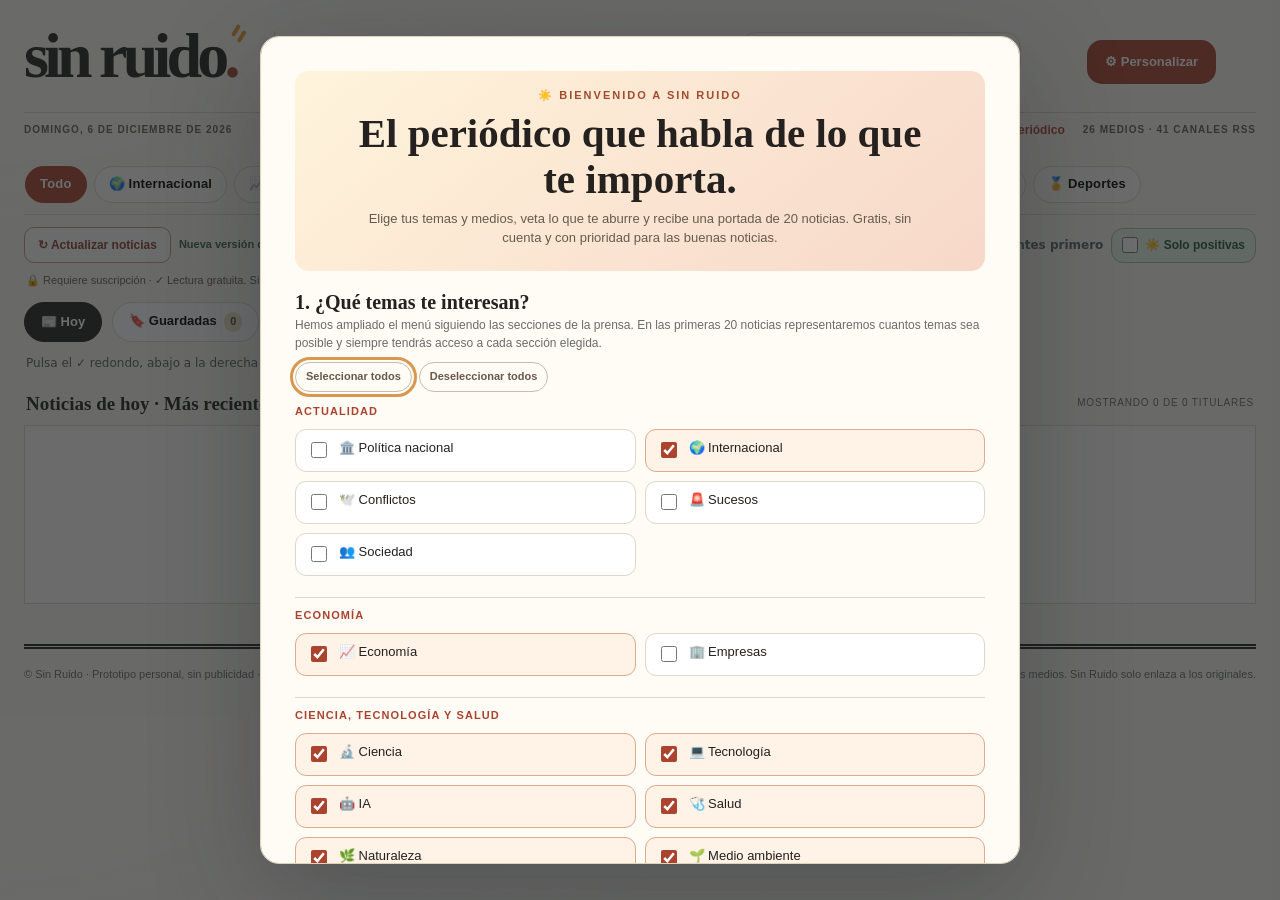
==== commit 63a9921f: "Actualizar automáticamente la aplicación al llegar nueva versión, sin alterar filtros ni diseño" ====
--- a/docs/index.html
+++ b/docs/index.html
@@ -221,23 +221,6 @@
 .night-status[hidden]{display:none}
 @media(max-width:760px){.night-status{padding:12px;font-size:12px}}
 
-/* Misma tarjeta editorial e ilustración para Lo último, Última hora y el resto. */
-.latest-panel{margin:0 0 18px;padding:0;border:0;background:transparent;box-shadow:none}
-.latest-panel[hidden]{display:none}
-.latest-head{display:flex;justify-content:space-between;align-items:baseline;gap:10px;flex-wrap:wrap;
-  margin:0 0 10px;padding:0 0 9px;border-bottom:2px solid #252a2c}
-.latest-head h2{font:800 clamp(20px,2.5vw,27px)/1.15 Georgia,serif;letter-spacing:-.025em;margin:0}
-.latest-head span{font:600 11px ui-sans-serif,system-ui,sans-serif;color:#6a655d}
-.latest-list{display:grid;grid-template-columns:repeat(2,minmax(0,1fr));gap:12px;align-items:stretch}
-.latest-list .story.hero{grid-column:1 / -1;margin:0}
-.last-minute-body{display:block}
-.last-minute-body .story{width:100%;margin:0}
-@media(max-width:760px){
- .latest-panel{margin:0 0 15px}
- .latest-list{grid-template-columns:minmax(0,1fr)}
- .latest-list .story.hero{grid-column:auto}
- .latest-head h2{font-size:23px}
-}
 .order-info{font:750 12px ui-sans-serif,system-ui,sans-serif;color:#53646a;white-space:nowrap}
 </style>
 <link rel="stylesheet" href="./portada.css?v=panel-personalizar-20261123">
@@ -428,19 +411,18 @@
   </aside>
   <section class="editorial">
     <h1 class="sr-only">Tu portada de Sin Ruido</h1>
-    <section id="latest-panel" class="latest-panel" hidden aria-labelledby="latest-heading">
-      <div class="latest-head">
-        <h2 id="latest-heading">🕒 Lo último para ti</h2>
-        <span id="latest-description">Publicadas más recientemente · tus medios y temas</span>
-      </div>
-      <div id="latest-list" class="latest-list"></div>
-    </section>
     <section id="last-minute-panel" class="last-minute-panel" aria-labelledby="last-minute-heading" hidden>
       <div class="last-minute-head">
         <div class="last-minute-label"><span class="last-minute-pulse" aria-hidden="true"></span><strong id="last-minute-heading">Últimas noticias</strong><span id="last-minute-kind"></span></div>
         <span id="last-minute-edition" class="last-minute-edition"></span>
       </div>
-      <div class="last-minute-body" id="last-minute-body"></div>
+      <div class="last-minute-body">
+        <div class="last-minute-copy">
+          <a id="last-minute-link" class="last-minute-link" target="_blank" rel="noopener noreferrer"></a>
+          <span id="last-minute-source" class="last-minute-source"></span>
+        </div>
+        <button id="last-minute-reviewed" class="last-minute-reviewed" type="button" title="Marcar como ya vista y retirarla" aria-label="Marcar la última noticia como ya vista">✓ Ya vista</button>
+      </div>
     </section>
     <nav class="topics" id="topic-tabs" aria-label="Filtrar por tema"></nav>
     <div id="notice" class="notice" hidden></div>
@@ -521,6 +503,67 @@
 <script>
 (function(){
 "use strict";
+// La edición de noticias y la versión del programa son cosas distintas.
+// Conservamos toda la personalización local; solo recargamos código cuando
+// GitHub publica una versión diferente y la página nueva está disponible.
+const APP_RELOAD_GUARD="sinruido-app-reload-attempt-v1";
+const APP_SOURCE=document.currentScript?.textContent||"";
+async function appHash(content){
+  if(!globalThis.crypto?.subtle||!globalThis.TextEncoder)return null;
+  const bytes=await crypto.subtle.digest("SHA-256",new TextEncoder().encode(content));
+  return [...new Uint8Array(bytes)].map(b=>b.toString(16).padStart(2,"0")).join("");
+}
+const runningAppHash=appHash(APP_SOURCE).catch(()=>null);
+let runningAppVersion=null,appUpdatePending=null,appReloadChecking=false;
+function appIsBeingEdited(){
+  const active=document.activeElement;
+  const editing=active&&active.matches?.("input,textarea,select,[contenteditable='true']");
+  const settingsOpen=document.getElementById("settings")?.classList.contains("show");
+  const dialogOpen=!!document.querySelector("dialog[open]");
+  const draft=document.getElementById("interests-input");
+  return editing||settingsOpen||dialogOpen||
+    (draft&&typeof prefs!=="undefined"&&draft.value!==(prefs.interests||""));
+}
+async function applyPendingAppUpdate(){
+  if(!appUpdatePending||appReloadChecking||document.hidden)return;
+  if(appIsBeingEdited()){
+    const status=document.getElementById("refresh-status");
+    if(status)status.textContent="Nueva versión disponible: se actualizará cuando termines de editar.";
+    return;
+  }
+  appReloadChecking=true;
+  const {version,scriptHash}=appUpdatePending;
+  try{
+    const last=JSON.parse(sessionStorage.getItem(APP_RELOAD_GUARD)||"null");
+    if(last?.version===version&&Date.now()-last.at<300000)return;
+    // GitHub publica la edición de noticias y la web por vías distintas.
+    // No recargar hasta que GitHub Pages sirva ya el HTML correcto.
+    const res=await fetch("./index.html?comprobar-app="+Date.now(),{cache:"no-store"});
+    if(!res.ok)throw Error("No disponible todavía");
+    const page=new DOMParser().parseFromString(await res.text(),"text/html");
+    const inline=[...page.scripts].filter(s=>!s.src).at(-1)?.textContent;
+    if(!inline||(await appHash(inline))!==scriptHash)return;
+    sessionStorage.setItem(APP_RELOAD_GUARD,JSON.stringify({version,at:Date.now()}));
+    const url=new URL(location.href);
+    url.searchParams.set("app_version",version);
+    location.replace(url.href);
+  }catch(e){
+    // Conservamos la edición funcional hasta que se pueda verificar la nueva.
+  }finally{appReloadChecking=false}
+}
+function checkAppVersion(data){
+  if(!data||typeof data.app_version!=="string"||
+    typeof data.app_script_sha256!=="string")return;
+  const latest=data.app_version,scriptHash=data.app_script_sha256;
+  runningAppHash.then(currentHash=>{
+    if(!currentHash)return;
+    if(runningAppVersion===null)runningAppVersion=latest;
+    if(currentHash!==scriptHash||runningAppVersion!==latest){
+      appUpdatePending={version:latest,scriptHash};
+      applyPendingAppUpdate();
+    }else appUpdatePending=null;
+  });
+}
 const GROUPS=[["Política nacional","🏛️",2],["Internacional","🌍",2],["Conflictos","🕊️",1],["Sucesos","🚨",1],["Economía","📈",4],["Empresas","🏢",3],["Ciencia","🔬",5],["Tecnología","💻",5],["IA","🤖",5],["Salud","🩺",4],["Naturaleza","🌿",4],["Medio ambiente","🌱",4],["Sociedad","👥",2],["Cultura","🎭",2],["Educación","🎓",2],["Historia","🏺",2],["Viajes","🧳",2],["Gastronomía","🍽️",2],["Deportes","🏅",2],["Fútbol","⚽",2],["Tenis","🎾",2],["Motor","🏎️",2]];
 const DEFAULT={topics:Object.fromEntries(GROUPS.map(g=>[g[0],["Tecnología","IA","Ciencia","Salud","Naturaleza","Medio ambiente","Economía","Internacional","Deportes"].includes(g[0])])),blocked:[],hidden:[],sources:{},proposals:[],positiveOnly:false,interests:""};
 const EXAMPLES=[
@@ -767,7 +810,7 @@
 function toggleReviewed(a,button){
   if(!/^https:\/\//.test(a.link||""))return;
   const card=button?.closest(".story")||null;
-  const displayed=card?[...document.querySelectorAll("#latest-list .story, #last-minute-body .story, #features .story, #news-list .story")]:[];
+  const displayed=card?[...document.querySelectorAll("#features .story, #news-list .story")]:[];
   const position=displayed.indexOf(card);
   const topOnScreen=card?card.getBoundingClientRect().top:null;
   const key=storyId(a),restoring=isReviewed(a),updated=new Map(reviewedStories);
@@ -788,7 +831,7 @@
   render();
   if(position>=0&&topOnScreen!==null){
     // El titular siguiente ocupa el lugar del retirado, sin saltarse noticias.
-    const after=[...document.querySelectorAll("#latest-list .story, #last-minute-body .story, #features .story, #news-list .story")];
+    const after=[...document.querySelectorAll("#features .story, #news-list .story")];
     const next=after[Math.min(position,after.length-1)];
     if(next)window.scrollTo(0,Math.max(0,window.scrollY+next.getBoundingClientRect().top-topOnScreen));
     else window.scrollTo(0,oldScroll);
@@ -937,12 +980,13 @@
   el("list-heading").hidden=visible<=1;
   for(const a of list.slice(1,visible))bottom.append(makeCard(a));
 }
-function renderLastMinute(excludeIds=new Set()){
+function renderLastMinute(){
   const panel=el("last-minute-panel"),selector=window.SinRuidoUltimaHora;
   if(collectionMode!=="feed"||demo||!selector){
     panel.hidden=true;return null;
   }
-  const chosen=selector.choose(eligibleToday().filter(a=>!excludeIds.has(storyId(a))));
+  const eligible=eligibleToday();
+  const chosen=selector.choose(eligible);
   if(!chosen){panel.hidden=true;return null}
   const a=chosen.article;
   panel.hidden=false;
@@ -953,48 +997,28 @@
   const ageLabel=hours>0?"hace "+hours+" h "+minutes+" min":"hace "+minutes+" min";
   el("last-minute-edition").textContent=lastEdition&&Number.isFinite(editionDate.valueOf())
     ?"Edición comprobada: "+fmt.format(editionDate):"Edición sin hora confirmada";
-  // Exactamente la misma tarjeta que en el resto del periódico:
-  // imagen, titular, enlace, Guardar, WhatsApp y ✓ Ya vista.
-  el("last-minute-body").replaceChildren(makeCard(a));
+  const anchor=el("last-minute-link");
+  anchor.textContent=a.title;anchor.href=a.link;
+  anchor.onclick=()=>trackClick(a);
+  el("last-minute-source").textContent=a.source+" · "+a.category+" · Publicada "+ageLabel;
+  const button=el("last-minute-reviewed");
+  button.onclick=()=>toggleReviewed(a,button);
+  button.setAttribute("aria-label","Marcar como ya vista: "+a.title);
   return storyId(a);
 }
-// La sección "Lo último" NO usa la puntuación editorial. Siempre fecha descendente,
-// dentro de los temas, periódicos, vetos y filtros del lector; nunca muestra "Ya vistas".
-function renderLatest(allowed,highlightedId){
-  const panel=el("latest-panel"),list=el("latest-list");
-  list.replaceChildren();
-  if(collectionMode!=="feed"||demo){
-    panel.hidden=true;return new Set();
-  }
-  const picked=[...allowed].filter(a=>!highlightedId||storyId(a)!==highlightedId)
-    .filter(a=>a&&Number.isFinite(Date.parse(a.date)))
-    .sort((a,b)=>Date.parse(b.date)-Date.parse(a.date))
-    .slice(0,5);
-  panel.hidden=!picked.length;
-  el("latest-heading").textContent="🕒 Lo último para ti";
-  el("latest-description").textContent="Los 5 titulares más recientes de tus medios y temas";
-  const taken=new Set();
-  picked.forEach((a,index)=>{
-    taken.add(storyId(a));
-    list.append(makeCard(a,index===0));
-  });
-  return taken;
-}
 function render(){
-  el("headline-heading").textContent="Noticias de hoy · Más recientes";
+  el("headline-heading").textContent="Noticias de hoy · Más recientes primero";
   el("night-status").hidden=true;
-  if(collectionMode==="saved"){el("last-minute-panel").hidden=true;el("latest-panel").hidden=true;renderSaved();return}
-  if(collectionMode==="reviewed"){el("last-minute-panel").hidden=true;el("latest-panel").hidden=true;renderReviewed();return}
+  if(collectionMode==="saved"){el("last-minute-panel").hidden=true;renderSaved();return}
+  if(collectionMode==="reviewed"){el("last-minute-panel").hidden=true;renderReviewed();return}
   if(activeTopic!=="Todas"&&prefs.topics[activeTopic]===false)activeTopic="Todas";
   const signature=JSON.stringify([activeTopic,el("search").value,prefs.positiveOnly,prefs.topics,prefs.blocked,prefs.sources,prefs.hidden,prefs.interests]);
   if(signature!==lastFilterSignature){shownCount=PAGE_SIZE;lastFilterSignature=signature}
-  const candidates=eligibleToday();
-  const latestIDs=renderLatest(candidates,null);
-  const highlightedId=renderLastMinute(latestIDs);
-  // Siempre orden cronológico: no reordenar el resto por diversidad o importancia.
-  const list=candidates.filter(a=>
-    (!highlightedId||storyId(a)!==highlightedId)&&!latestIDs.has(storyId(a)));
-  el("night-status").hidden=true;
+  // Estructura editorial original: una tarjeta principal y a continuación
+  // la cuadrícula compacta de siempre. Solo cambia qué noticias aparecen:
+  // filtradas y ordenadas por fecha de publicación, sin duplicados ni ayer.
+  const highlightedId=renderLastMinute();
+  const list=eligibleToday().filter(a=>!highlightedId||storyId(a)!==highlightedId);
   const visible=Math.min(shownCount,list.length);
   el("visible-count").textContent="Mostrando "+visible+" de "+list.length+" titulares";
   const more=el("more-wrap");
@@ -1007,14 +1031,6 @@
     btn.onclick=()=>{activeTopic=name;render()};tabs.append(btn);
   }
   const cover=el("features"),bottom=el("news-list");cover.replaceChildren();bottom.replaceChildren();
-  if(!list.length&&latestIDs.size){
-    // Todas las disponibles están en «Lo último». No añadir un mensaje de
-    // «sin noticias» ni repetirlas solo para rellenar la sección principal.
-    el("list-heading").hidden=true;
-    el("more-wrap").hidden=true;
-    el("visible-count").textContent="Todas las demás noticias están mostradas arriba";
-    return;
-  }
   if(!list.length){
     const allReviewed=reviewedStories.size>0&&articles.some(a=>isToday(a)&&matchesReader(a));
     const empty=mk("div","empty",allReviewed?"¡Estás al día! Ya has marcado como vistas las noticias de tu selección.":getInterestClauses().some(c=>c.only)?"No hay titulares de hoy que encajen con tus intereses y temas activados.":prefs.positiveOnly?"Hoy no hay titulares claramente positivos con tus filtros.":"Todavía no hay titulares de hoy que pasen tus filtros. No mostraremos los de ayer.");
@@ -1489,6 +1505,7 @@
     el("updated").textContent="Actualizado "+(Number.isFinite(date.valueOf())?new Intl.DateTimeFormat("es-ES",{dateStyle:"medium",timeStyle:"short"}).format(date):"recientemente")+" · "+(data.sources_ok||0)+" fuentes consultadas correctamente";
     el("notice").hidden=true;
     lastEdition=Date.parse(data.updated)||0;
+    checkAppVersion(data);
 }
 let refreshPending=false;
 async function refreshPublishedEdition(manual=false){
@@ -1627,8 +1644,12 @@
   window.addEventListener("pageshow",event=>{
     if(event.persisted)refreshPublishedEdition();
   });
-  window.addEventListener("focus",()=>refreshPublishedEdition());
+  window.addEventListener("focus",()=>{refreshPublishedEdition();applyPendingAppUpdate()});
+  // Noticias cada cinco minutos; cambios de código se comprueban en esas
+  // mismas respuestas JSON, sin peticiones adicionales por lector.
   setInterval(refreshPublishedEdition,300000);
+  setInterval(applyPendingAppUpdate,20000);
+  document.addEventListener("focusout",()=>setTimeout(applyPendingAppUpdate,350));
   setInterval(refreshOwnFeeds,900000);
 });
 })();
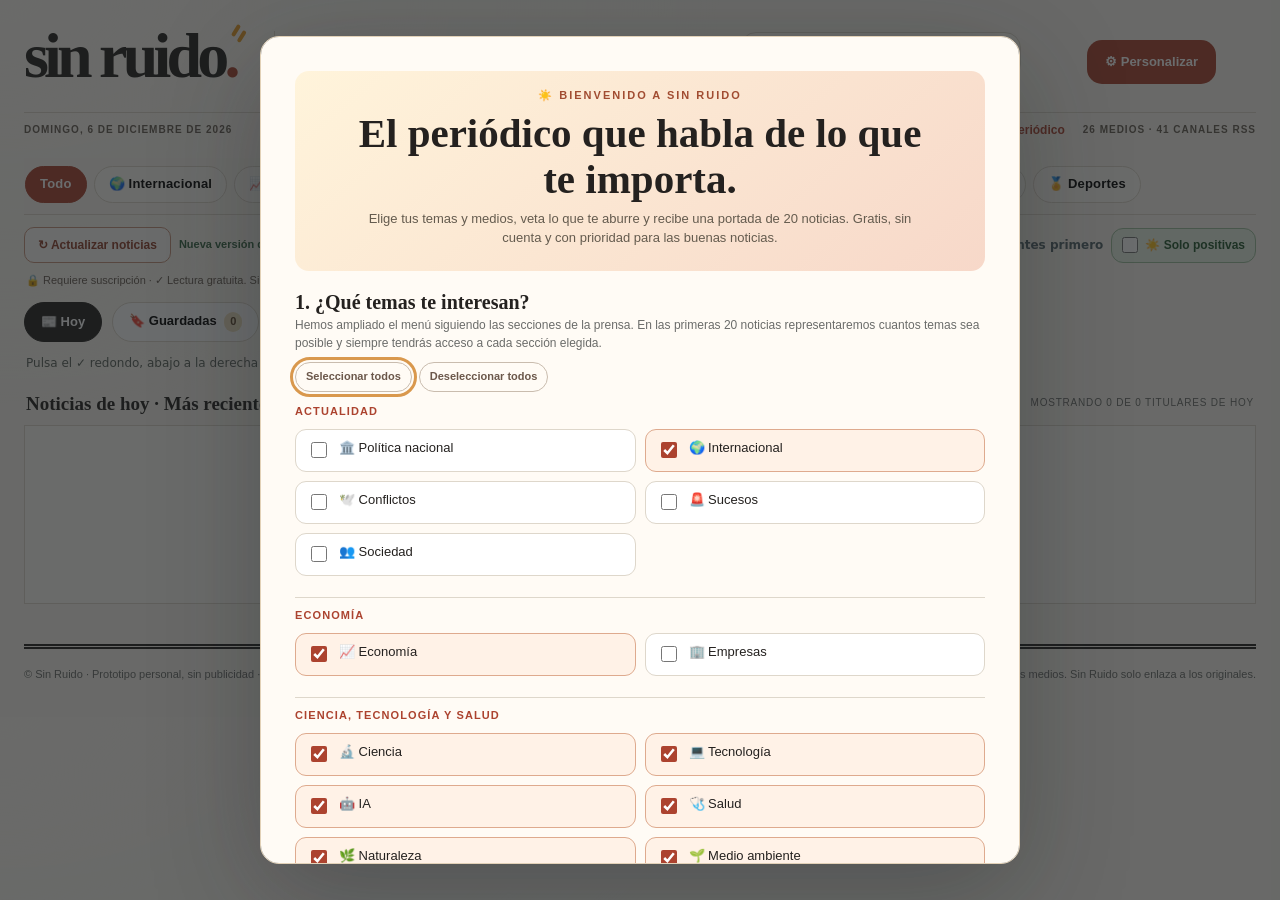
==== commit 33503b50: "Mostrar todos los titulares disponibles al filtrar por tema, en páginas de 20" ====
--- a/docs/index.html
+++ b/docs/index.html
@@ -534,7 +534,8 @@
   appReloadChecking=true;
   const {version,scriptHash}=appUpdatePending;
   try{
-    const last=JSON.parse(sessionStorage.getItem(APP_RELOAD_GUARD)||"null");
+    let last=null;
+    try{last=JSON.parse(sessionStorage.getItem(APP_RELOAD_GUARD)||"null")}catch(e){}
     if(last?.version===version&&Date.now()-last.at<300000)return;
     // GitHub publica la edición de noticias y la web por vías distintas.
     // No recargar hasta que GitHub Pages sirva ya el HTML correcto.
@@ -543,7 +544,7 @@
     const page=new DOMParser().parseFromString(await res.text(),"text/html");
     const inline=[...page.scripts].filter(s=>!s.src).at(-1)?.textContent;
     if(!inline||(await appHash(inline))!==scriptHash)return;
-    sessionStorage.setItem(APP_RELOAD_GUARD,JSON.stringify({version,at:Date.now()}));
+    try{sessionStorage.setItem(APP_RELOAD_GUARD,JSON.stringify({version,at:Date.now()}))}catch(e){}
     const url=new URL(location.href);
     url.searchParams.set("app_version",version);
     location.replace(url.href);
@@ -749,7 +750,15 @@
     .filter(a=>Number.isFinite(Date.parse(a.date)))
     .sort((a,b)=>Date.parse(b.date)-Date.parse(a.date));
 }
-function filtered(){return eligibleToday()}
+// La portada general permanece limitada a HOY. Al entrar en un tema,
+ // consultar TODO el archivo disponible y paginarlo de 20 en 20.
+function eligibleForView(){
+  if(activeTopic==="Todas")return eligibleToday();
+  return articles.filter(a=>!isReviewed(a)&&matchesReader(a))
+    .filter(a=>Number.isFinite(Date.parse(a.date)))
+    .sort((a,b)=>Date.parse(b.date)-Date.parse(a.date));
+}
+function filtered(){return eligibleForView()}
 function titleAnchor(a){
   const anchor=mk("a","headline-link",a.title);
   if(a.link&&/^https:\/\//i.test(a.link)){anchor.href=a.link;anchor.target="_blank";anchor.rel="noopener noreferrer";anchor.title="Leer en "+a.source;anchor.addEventListener("click",()=>trackClick(a))}
@@ -1007,7 +1016,7 @@
   return storyId(a);
 }
 function render(){
-  el("headline-heading").textContent="Noticias de hoy · Más recientes primero";
+  el("headline-heading").textContent=activeTopic==="Todas"?"Noticias de hoy · Más recientes primero":activeTopic+" · Todas las disponibles · Más recientes primero";
   el("night-status").hidden=true;
   if(collectionMode==="saved"){el("last-minute-panel").hidden=true;renderSaved();return}
   if(collectionMode==="reviewed"){el("last-minute-panel").hidden=true;renderReviewed();return}
@@ -1017,10 +1026,10 @@
   // Estructura editorial original: una tarjeta principal y a continuación
   // la cuadrícula compacta de siempre. Solo cambia qué noticias aparecen:
   // filtradas y ordenadas por fecha de publicación, sin duplicados ni ayer.
-  const highlightedId=renderLastMinute();
-  const list=eligibleToday().filter(a=>!highlightedId||storyId(a)!==highlightedId);
+  const highlightedId=activeTopic==="Todas"?renderLastMinute():(el("last-minute-panel").hidden=true,null);
+  const list=eligibleForView().filter(a=>!highlightedId||storyId(a)!==highlightedId);
   const visible=Math.min(shownCount,list.length);
-  el("visible-count").textContent="Mostrando "+visible+" de "+list.length+" titulares";
+  el("visible-count").textContent="Mostrando "+visible+" de "+list.length+" titulares"+(activeTopic==="Todas"?" de hoy":" disponibles (incluye días anteriores)");
   const more=el("more-wrap");
   more.hidden=visible>=list.length;
   el("more-counter").textContent="Has visto "+visible+" de "+list.length+" noticias.";
